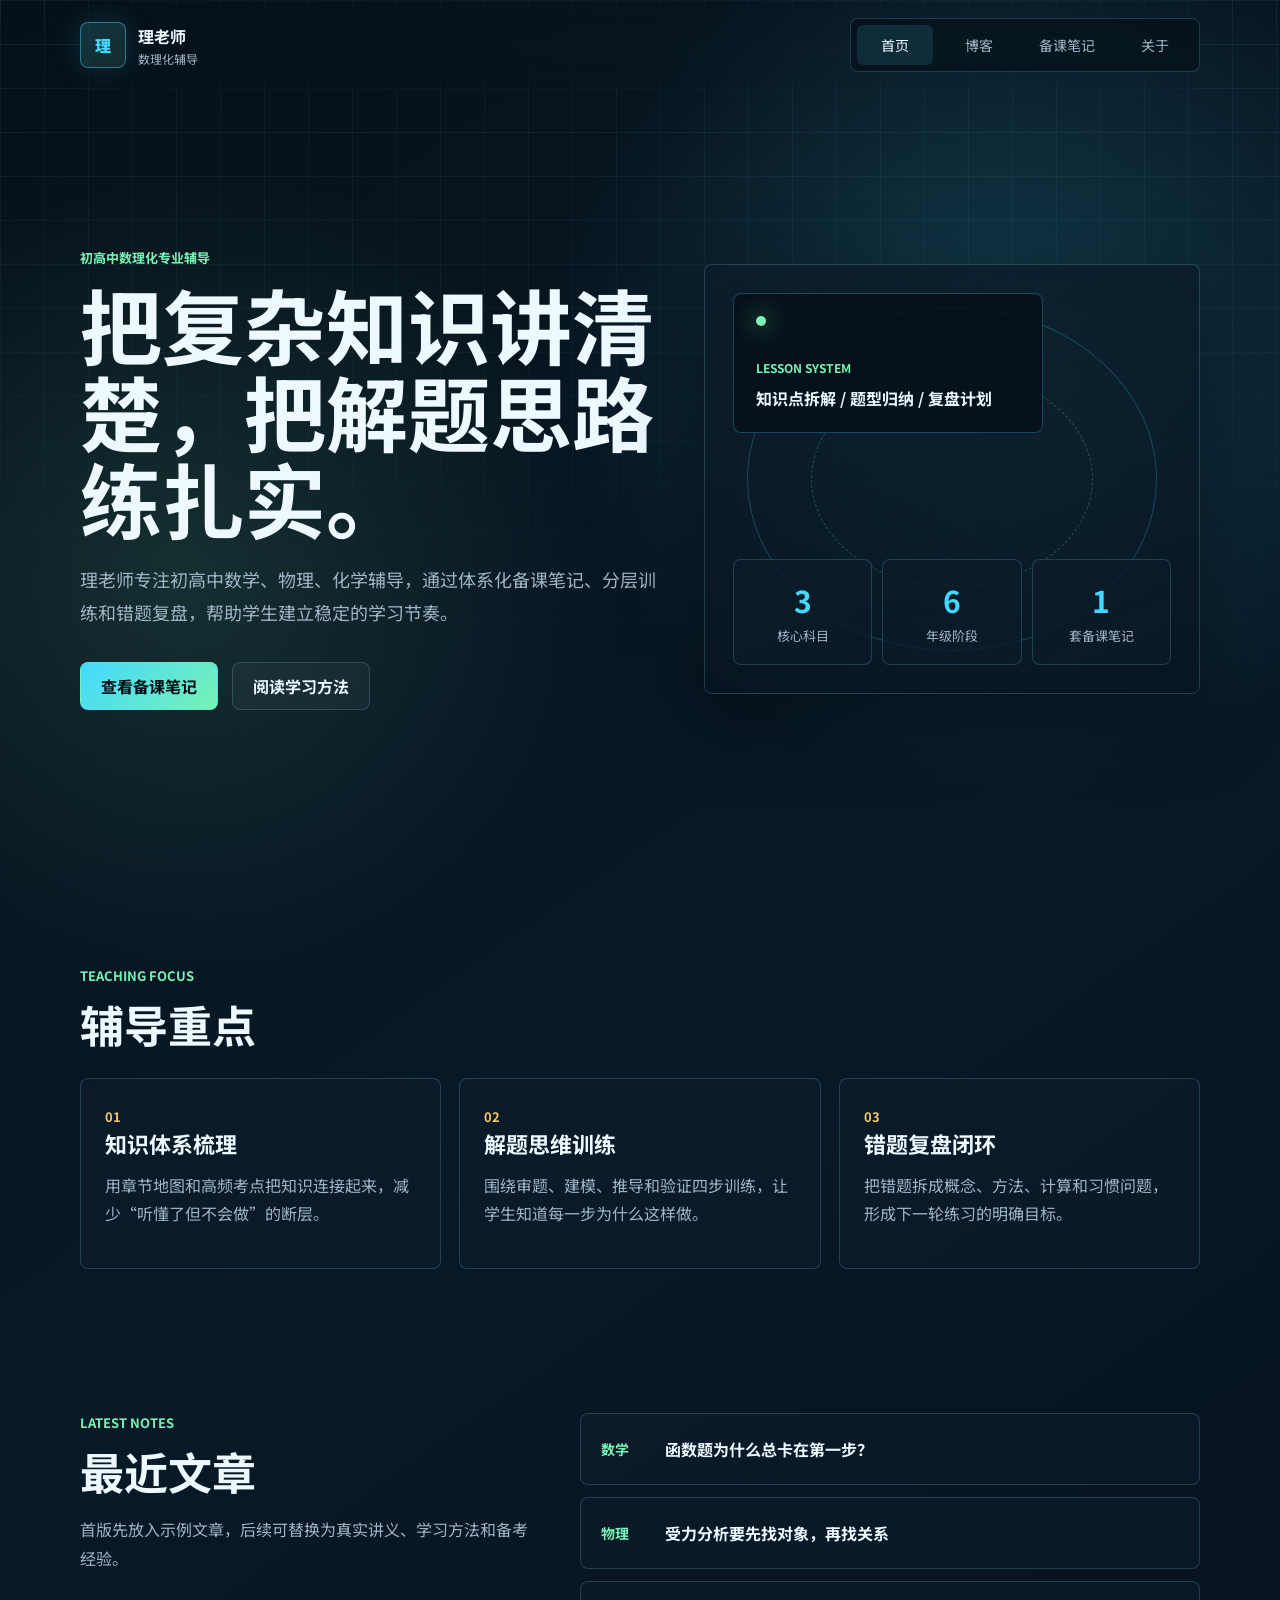
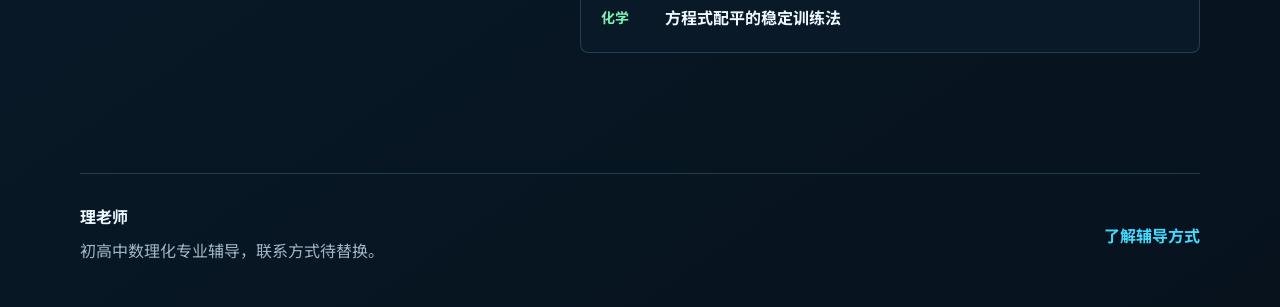
==== index.html @ 70233fdd "move pages to root Commit to master Push origin" ====
<!DOCTYPE html>
<html lang="zh-CN">
<head>
  <meta charset="UTF-8">
  <meta name="viewport" content="width=device-width, initial-scale=1.0">
  <meta name="description" content="理老师，初高中数理化专业辅导老师，专注知识体系梳理、解题思维训练与备考规划。">
  <title>理老师 | 初高中数理化专业辅导</title>
  <link rel="preconnect" href="https://fonts.googleapis.com">
  <link rel="preconnect" href="https://fonts.gstatic.com" crossorigin>
  <link href="https://fonts.googleapis.com/css2?family=Noto+Sans+SC:wght@400;500;700;900&display=swap" rel="stylesheet">
  <link rel="stylesheet" href="styles.css">
</head>
<body>
  <div class="site-shell">
    <header class="site-header">
      <a class="brand" href="index.html" aria-label="理老师首页">
        <span class="brand-mark">理</span>
        <span>
          <strong>理老师</strong>
          <small>数理化辅导</small>
        </span>
      </a>
      <button class="nav-toggle" type="button" aria-expanded="false" aria-label="打开导航">
        <span></span>
        <span></span>
      </button>
      <nav class="site-nav" aria-label="主导航">
        <a class="active" href="index.html">首页</a>
        <a href="blog.html">博客</a>
        <a href="projects.html">备课笔记</a>
        <a href="about.html">关于</a>
      </nav>
    </header>

    <main>
      <section class="hero">
        <div class="hero-copy">
          <p class="eyebrow">初高中数理化专业辅导</p>
          <h1>把复杂知识讲清楚，把解题思路练扎实。</h1>
          <p class="hero-text">理老师专注初高中数学、物理、化学辅导，通过体系化备课笔记、分层训练和错题复盘，帮助学生建立稳定的学习节奏。</p>
          <div class="hero-actions">
            <a class="button primary" href="projects.html">查看备课笔记</a>
            <a class="button ghost" href="blog.html">阅读学习方法</a>
          </div>
        </div>
        <div class="hero-panel" aria-label="教学能力概览">
          <div class="orbit-card">
            <span class="signal-dot"></span>
            <p>LESSON SYSTEM</p>
            <strong>知识点拆解 / 题型归纳 / 复盘计划</strong>
          </div>
          <div class="metric-grid">
            <div>
              <strong>3</strong>
              <span>核心科目</span>
            </div>
            <div>
              <strong>6</strong>
              <span>年级阶段</span>
            </div>
            <div>
              <strong>1</strong>
              <span>套备课笔记</span>
            </div>
          </div>
        </div>
      </section>

      <section class="section">
        <div class="section-heading">
          <p class="eyebrow">Teaching Focus</p>
          <h2>辅导重点</h2>
        </div>
        <div class="feature-grid">
          <article class="feature-card">
            <span>01</span>
            <h3>知识体系梳理</h3>
            <p>用章节地图和高频考点把知识连接起来，减少“听懂了但不会做”的断层。</p>
          </article>
          <article class="feature-card">
            <span>02</span>
            <h3>解题思维训练</h3>
            <p>围绕审题、建模、推导和验证四步训练，让学生知道每一步为什么这样做。</p>
          </article>
          <article class="feature-card">
            <span>03</span>
            <h3>错题复盘闭环</h3>
            <p>把错题拆成概念、方法、计算和习惯问题，形成下一轮练习的明确目标。</p>
          </article>
        </div>
      </section>

      <section class="section split-section">
        <div>
          <p class="eyebrow">Latest Notes</p>
          <h2>最近文章</h2>
          <p class="muted">首版先放入示例文章，后续可替换为真实讲义、学习方法和备考经验。</p>
        </div>
        <div class="article-list compact">
          <a class="article-row" href="blog.html#article-1">
            <span>数学</span>
            <strong>函数题为什么总卡在第一步？</strong>
          </a>
          <a class="article-row" href="blog.html#article-2">
            <span>物理</span>
            <strong>受力分析要先找对象，再找关系</strong>
          </a>
          <a class="article-row" href="blog.html#article-3">
            <span>化学</span>
            <strong>方程式配平的稳定训练法</strong>
          </a>
        </div>
      </section>
    </main>

    <footer class="site-footer">
      <div>
        <strong>理老师</strong>
        <p>初高中数理化专业辅导，联系方式待替换。</p>
      </div>
      <a href="about.html">了解辅导方式</a>
    </footer>
  </div>
  <script src="script.js"></script>
</body>
</html>
---- styles.css ----
:root {
  --bg: #061018;
  --panel: rgba(12, 28, 42, 0.78);
  --panel-strong: rgba(18, 42, 58, 0.92);
  --line: rgba(137, 214, 255, 0.2);
  --text: #edf8ff;
  --muted: #9fb4c5;
  --cyan: #42d9ff;
  --green: #78f2b4;
  --gold: #f2c76e;
  --shadow: 0 24px 80px rgba(0, 0, 0, 0.36);
}

* {
  box-sizing: border-box;
}

html {
  scroll-behavior: smooth;
}

body {
  margin: 0;
  min-height: 100vh;
  font-family: "Noto Sans SC", "Microsoft YaHei", sans-serif;
  color: var(--text);
  background:
    radial-gradient(circle at 78% 18%, rgba(66, 217, 255, 0.18), transparent 28rem),
    radial-gradient(circle at 14% 30%, rgba(120, 242, 180, 0.12), transparent 26rem),
    linear-gradient(145deg, #061018 0%, #081927 54%, #07121d 100%);
}

body::before {
  position: fixed;
  inset: 0;
  z-index: -1;
  content: "";
  background-image:
    linear-gradient(rgba(137, 214, 255, 0.08) 1px, transparent 1px),
    linear-gradient(90deg, rgba(137, 214, 255, 0.08) 1px, transparent 1px);
  background-size: 44px 44px;
  mask-image: linear-gradient(to bottom, black, transparent 82%);
}

a {
  color: inherit;
  text-decoration: none;
}

.site-shell {
  width: min(1120px, calc(100% - 32px));
  margin: 0 auto;
}

.site-header {
  position: sticky;
  top: 0;
  z-index: 10;
  display: flex;
  align-items: center;
  justify-content: space-between;
  padding: 18px 0;
  backdrop-filter: blur(18px);
}

.brand {
  display: inline-flex;
  align-items: center;
  gap: 12px;
}

.brand-mark,
.profile-mark {
  display: grid;
  place-items: center;
  width: 46px;
  height: 46px;
  border: 1px solid rgba(66, 217, 255, 0.45);
  border-radius: 8px;
  color: var(--cyan);
  background: linear-gradient(145deg, rgba(66, 217, 255, 0.18), rgba(120, 242, 180, 0.12));
  box-shadow: 0 0 30px rgba(66, 217, 255, 0.16);
  font-weight: 900;
}

.brand strong,
.brand small {
  display: block;
}

.brand small {
  margin-top: 2px;
  color: var(--muted);
  font-size: 12px;
}

.site-nav {
  display: flex;
  gap: 8px;
  padding: 6px;
  border: 1px solid var(--line);
  border-radius: 8px;
  background: rgba(6, 16, 24, 0.66);
}

.site-nav a {
  min-width: 76px;
  padding: 10px 14px;
  border-radius: 6px;
  color: var(--muted);
  font-size: 14px;
  text-align: center;
  transition: 0.2s ease;
}

.site-nav a:hover,
.site-nav a.active {
  color: var(--text);
  background: rgba(66, 217, 255, 0.12);
}

.nav-toggle {
  display: none;
  width: 44px;
  height: 44px;
  border: 1px solid var(--line);
  border-radius: 8px;
  background: rgba(6, 16, 24, 0.66);
}

.nav-toggle span {
  display: block;
  width: 20px;
  height: 2px;
  margin: 5px auto;
  background: var(--text);
}

.hero,
.page-hero,
.about-hero {
  min-height: calc(100vh - 96px);
  display: grid;
  align-items: center;
  gap: 42px;
  padding: 54px 0 80px;
}

.hero {
  grid-template-columns: minmax(0, 1.08fr) minmax(320px, 0.92fr);
}

.page-hero {
  min-height: 420px;
  max-width: 760px;
}

.about-hero {
  grid-template-columns: 150px minmax(0, 1fr);
  min-height: 430px;
}

.project-hero {
  max-width: 820px;
}

.eyebrow {
  margin: 0 0 14px;
  color: var(--green);
  font-size: 13px;
  font-weight: 700;
  letter-spacing: 0;
  text-transform: uppercase;
}

h1,
h2,
h3,
p {
  margin-top: 0;
}

h1 {
  max-width: 760px;
  margin-bottom: 22px;
  font-size: clamp(42px, 7vw, 82px);
  line-height: 1.06;
  letter-spacing: 0;
}

.page-hero h1,
.about-hero h1 {
  font-size: clamp(38px, 6vw, 68px);
}

h2 {
  margin-bottom: 18px;
  font-size: clamp(28px, 4vw, 44px);
  line-height: 1.15;
}

h3 {
  margin-bottom: 12px;
  font-size: 22px;
}

.hero-text,
.page-hero p,
.about-hero p,
.muted,
.feature-card p,
.article-card p,
.timeline p,
.text-panel p,
.site-footer p {
  color: var(--muted);
  line-height: 1.8;
}

.hero-text {
  max-width: 660px;
  font-size: 18px;
}

.hero-actions {
  display: flex;
  flex-wrap: wrap;
  gap: 14px;
  margin-top: 34px;
}

.button {
  display: inline-flex;
  align-items: center;
  justify-content: center;
  min-height: 48px;
  padding: 0 20px;
  border: 1px solid var(--line);
  border-radius: 8px;
  font-weight: 700;
  transition: transform 0.2s ease, border-color 0.2s ease, background 0.2s ease;
}

.button:hover,
.article-card:hover,
.feature-card:hover,
.contact-card:hover {
  transform: translateY(-3px);
}

.button.primary {
  border-color: transparent;
  color: #031018;
  background: linear-gradient(135deg, var(--cyan), var(--green));
}

.button.ghost {
  background: rgba(255, 255, 255, 0.04);
}

.hero-panel {
  position: relative;
  min-height: 430px;
  padding: 28px;
  border: 1px solid var(--line);
  border-radius: 8px;
  overflow: hidden;
  background: linear-gradient(160deg, rgba(12, 28, 42, 0.86), rgba(6, 16, 24, 0.54));
  box-shadow: var(--shadow);
}

.hero-panel::before {
  position: absolute;
  inset: 42px;
  content: "";
  border: 1px solid rgba(66, 217, 255, 0.24);
  border-radius: 50%;
  animation: rotate-slow 18s linear infinite;
}

.hero-panel::after {
  position: absolute;
  inset: 106px;
  content: "";
  border: 1px dashed rgba(120, 242, 180, 0.28);
  border-radius: 50%;
  animation: rotate-slow 24s linear infinite reverse;
}

.orbit-card {
  position: relative;
  z-index: 1;
  max-width: 310px;
  padding: 22px;
  border: 1px solid rgba(66, 217, 255, 0.28);
  border-radius: 8px;
  background: rgba(6, 16, 24, 0.84);
}

.orbit-card p {
  margin-bottom: 10px;
  color: var(--green);
  font-size: 12px;
  font-weight: 700;
}

.signal-dot {
  display: inline-block;
  width: 10px;
  height: 10px;
  margin-bottom: 28px;
  border-radius: 50%;
  background: var(--green);
  box-shadow: 0 0 24px var(--green);
}

.metric-grid {
  position: absolute;
  right: 28px;
  bottom: 28px;
  z-index: 1;
  display: grid;
  grid-template-columns: repeat(3, 1fr);
  gap: 10px;
  width: calc(100% - 56px);
}

.metric-grid div,
.feature-card,
.article-card,
.contact-card,
.text-panel,
.timeline div {
  border: 1px solid var(--line);
  border-radius: 8px;
  background: var(--panel);
}

.metric-grid div {
  padding: 18px 12px;
  text-align: center;
}

.metric-grid strong {
  display: block;
  color: var(--cyan);
  font-size: 30px;
}

.metric-grid span {
  color: var(--muted);
  font-size: 13px;
}

.section {
  padding: 72px 0;
}

.section-heading {
  max-width: 640px;
  margin-bottom: 28px;
}

.feature-grid,
.article-grid,
.contact-grid {
  display: grid;
  grid-template-columns: repeat(3, 1fr);
  gap: 18px;
}

.feature-card,
.article-card,
.contact-card {
  padding: 24px;
  transition: transform 0.2s ease, border-color 0.2s ease;
}

.feature-card span,
.article-meta span,
.contact-card span,
.timeline span {
  color: var(--gold);
  font-size: 13px;
  font-weight: 700;
}

.split-section {
  display: grid;
  grid-template-columns: 0.85fr 1.15fr;
  gap: 42px;
  align-items: start;
}

.article-list {
  display: grid;
  gap: 12px;
}

.article-row {
  display: flex;
  align-items: center;
  gap: 16px;
  min-height: 72px;
  padding: 18px 20px;
  border: 1px solid var(--line);
  border-radius: 8px;
  background: var(--panel);
}

.article-row span {
  flex: 0 0 auto;
  min-width: 48px;
  color: var(--green);
  font-size: 14px;
  font-weight: 700;
}

.article-card {
  min-height: 280px;
  display: flex;
  flex-direction: column;
}

.article-meta {
  display: flex;
  justify-content: space-between;
  gap: 16px;
  margin-bottom: 28px;
  color: var(--muted);
  font-size: 13px;
}

.article-card h2 {
  font-size: 26px;
}

.article-card a {
  margin-top: auto;
  color: var(--cyan);
  font-weight: 700;
}

.timeline {
  display: grid;
  gap: 14px;
}

.timeline div {
  padding: 22px;
}

.timeline strong {
  display: block;
  margin: 8px 0;
  font-size: 20px;
}

.profile-mark {
  width: 120px;
  height: 120px;
  font-size: 56px;
}

.text-panel {
  padding: 28px;
}

.contact-grid {
  grid-template-columns: repeat(3, minmax(0, 1fr));
}

.contact-card strong {
  display: block;
  margin-top: 12px;
  line-height: 1.5;
}

.site-footer {
  display: flex;
  align-items: center;
  justify-content: space-between;
  gap: 20px;
  margin-top: 48px;
  padding: 30px 0 42px;
  border-top: 1px solid var(--line);
}

.site-footer p {
  margin: 8px 0 0;
}

.site-footer a {
  color: var(--cyan);
  font-weight: 700;
}

@keyframes rotate-slow {
  to {
    transform: rotate(360deg);
  }
}

@media (max-width: 860px) {
  .site-shell {
    width: min(100% - 24px, 720px);
  }

  .nav-toggle {
    display: block;
  }

  .site-nav {
    position: absolute;
    top: 76px;
    right: 0;
    left: 0;
    display: none;
    grid-template-columns: 1fr;
    padding: 10px;
  }

  .site-nav.open {
    display: grid;
  }

  .site-nav a {
    min-width: 0;
  }

  .hero,
  .split-section,
  .about-hero {
    grid-template-columns: 1fr;
  }

  .hero,
  .page-hero,
  .about-hero {
    min-height: auto;
    padding: 42px 0 60px;
  }

  .hero-panel {
    min-height: 360px;
  }

  .feature-grid,
  .article-grid,
  .contact-grid {
    grid-template-columns: 1fr;
  }

  .profile-mark {
    width: 96px;
    height: 96px;
    font-size: 44px;
  }
}

@media (max-width: 520px) {
  h1 {
    font-size: 40px;
  }

  .brand small {
    display: none;
  }

  .hero-actions,
  .site-footer {
    align-items: stretch;
    flex-direction: column;
  }

  .metric-grid {
    grid-template-columns: 1fr;
  }

  .hero-panel {
    min-height: 460px;
  }

  .article-row {
    align-items: flex-start;
    flex-direction: column;
  }
}
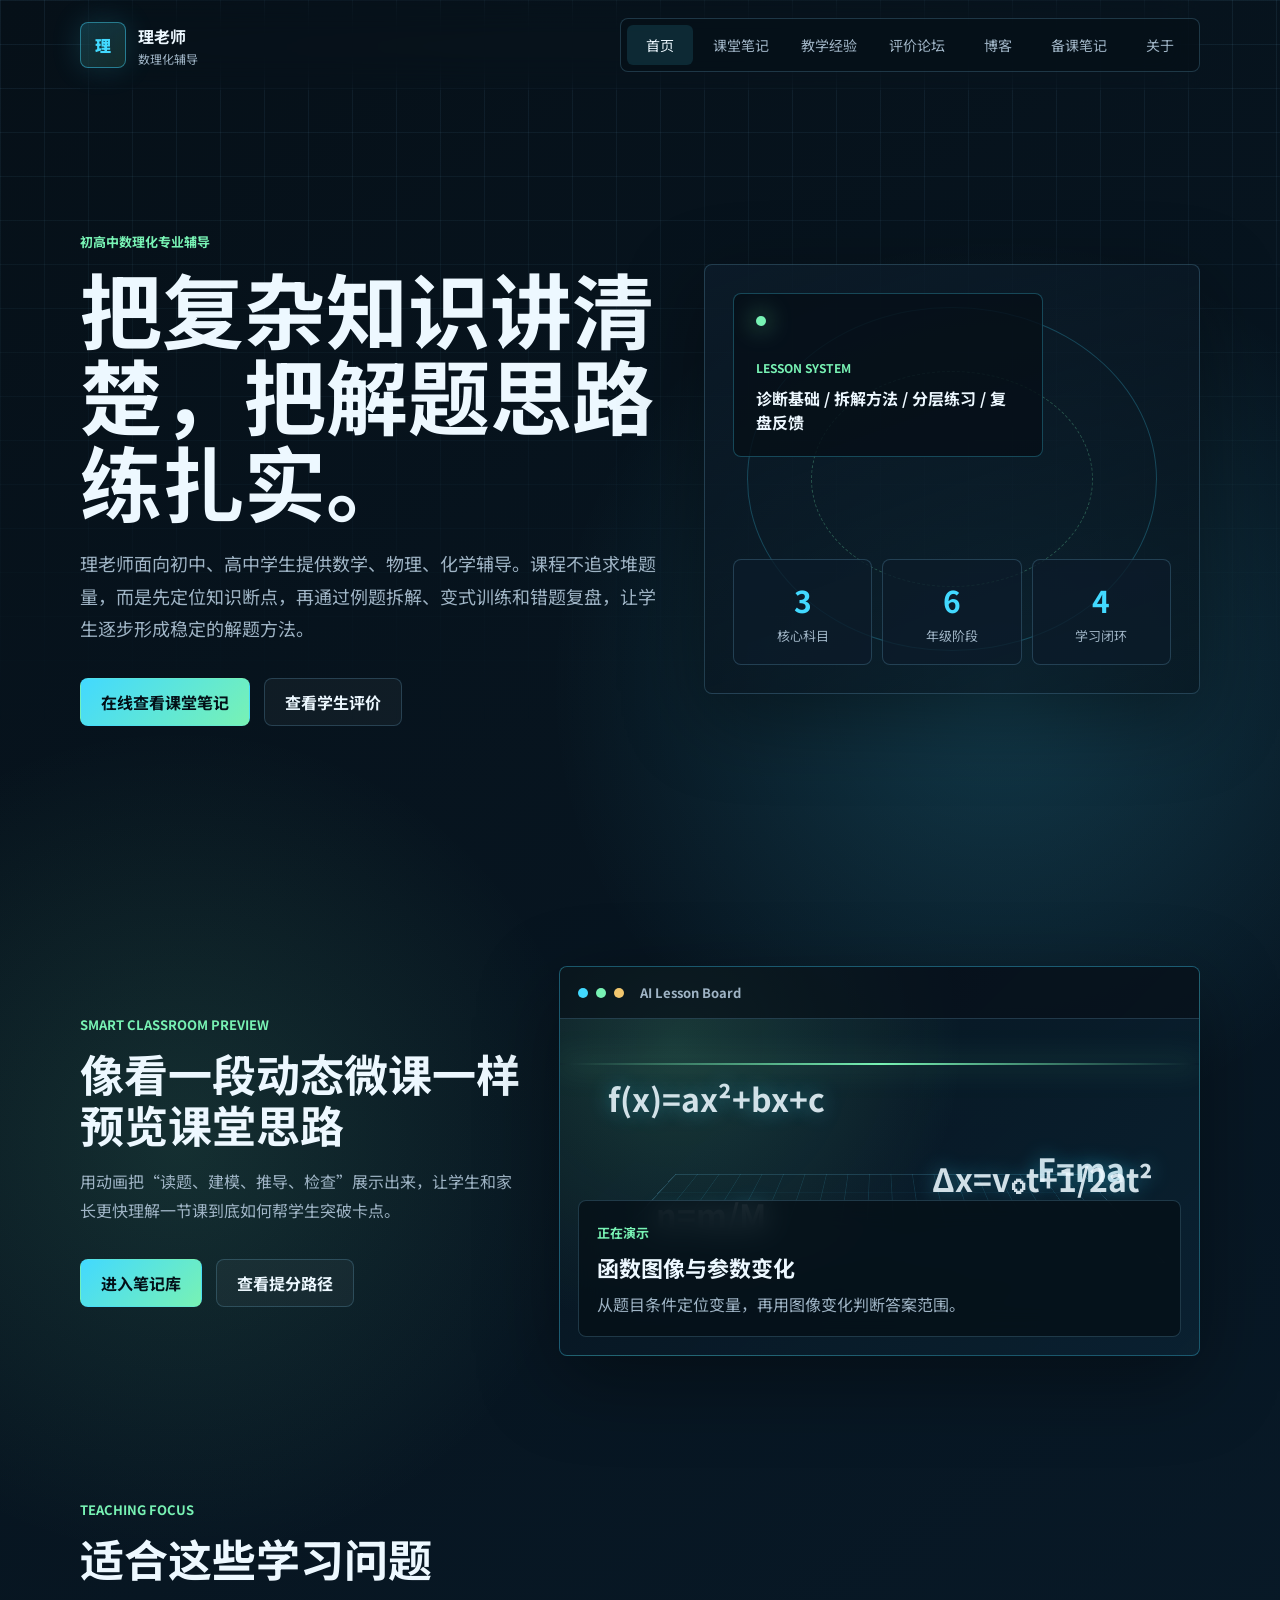
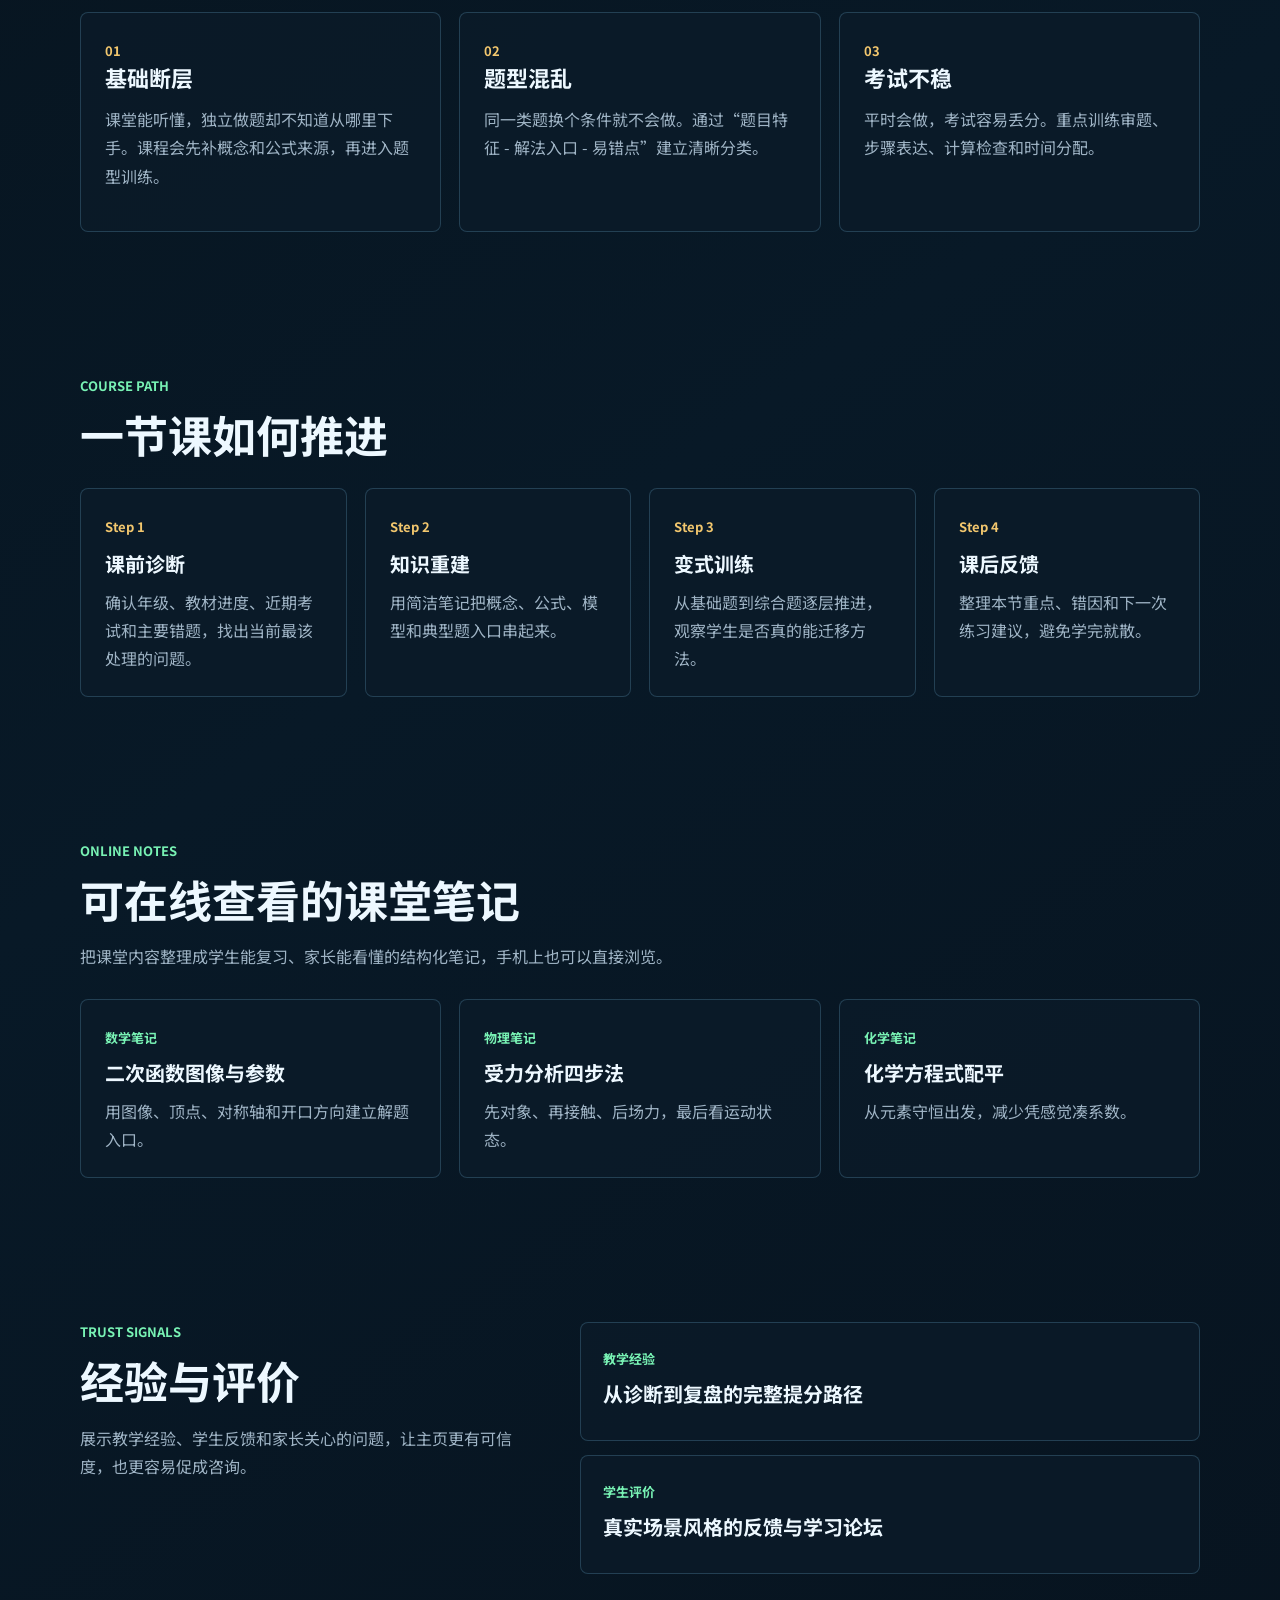
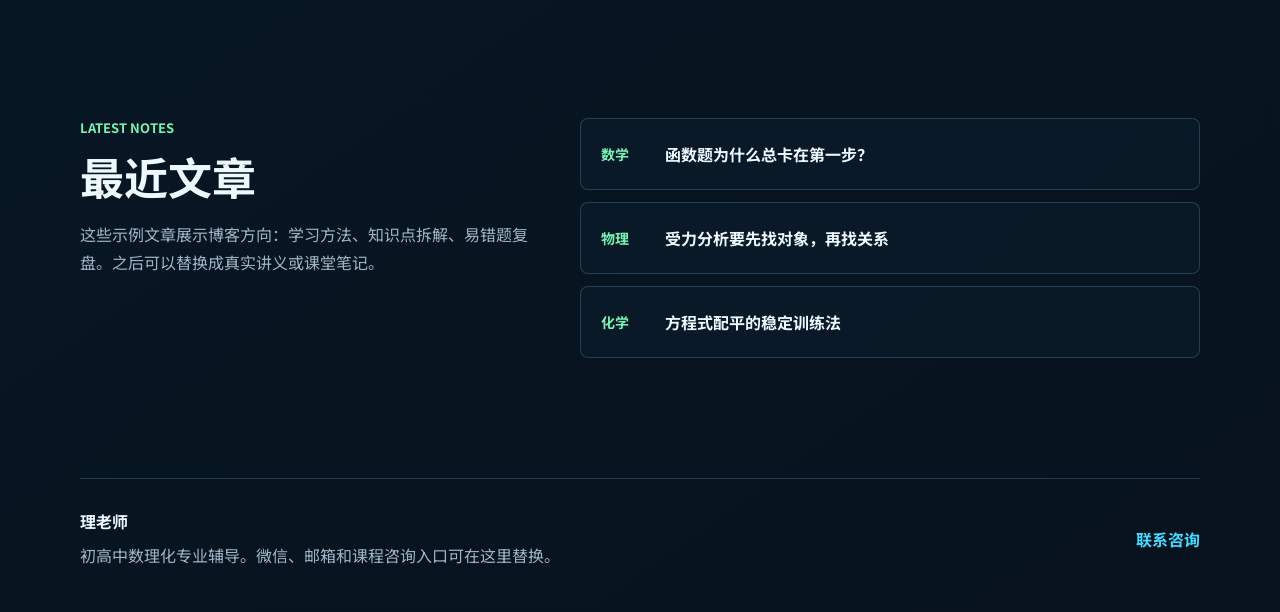
==== commit be6f4976: "更新网页内容" ====
--- a/index.html
+++ b/index.html
@@ -3,7 +3,7 @@
 <head>
   <meta charset="UTF-8">
   <meta name="viewport" content="width=device-width, initial-scale=1.0">
-  <meta name="description" content="理老师，初高中数理化专业辅导老师，专注知识体系梳理、解题思维训练与备考规划。">
+  <meta name="description" content="理老师，初高中数理化专业辅导老师，专注知识体系梳理、解题思维训练与备考复盘。">
   <title>理老师 | 初高中数理化专业辅导</title>
   <link rel="preconnect" href="https://fonts.googleapis.com">
   <link rel="preconnect" href="https://fonts.gstatic.com" crossorigin>
@@ -26,6 +26,9 @@
       </button>
       <nav class="site-nav" aria-label="主导航">
         <a class="active" href="index.html">首页</a>
+        <a href="notes.html">课堂笔记</a>
+        <a href="experience.html">教学经验</a>
+        <a href="community.html">评价论坛</a>
         <a href="blog.html">博客</a>
         <a href="projects.html">备课笔记</a>
         <a href="about.html">关于</a>
@@ -37,17 +40,17 @@
         <div class="hero-copy">
           <p class="eyebrow">初高中数理化专业辅导</p>
           <h1>把复杂知识讲清楚，把解题思路练扎实。</h1>
-          <p class="hero-text">理老师专注初高中数学、物理、化学辅导，通过体系化备课笔记、分层训练和错题复盘，帮助学生建立稳定的学习节奏。</p>
+          <p class="hero-text">理老师面向初中、高中学生提供数学、物理、化学辅导。课程不追求堆题量，而是先定位知识断点，再通过例题拆解、变式训练和错题复盘，让学生逐步形成稳定的解题方法。</p>
           <div class="hero-actions">
-            <a class="button primary" href="projects.html">查看备课笔记</a>
-            <a class="button ghost" href="blog.html">阅读学习方法</a>
+            <a class="button primary" href="notes.html">在线查看课堂笔记</a>
+            <a class="button ghost" href="community.html">查看学生评价</a>
           </div>
         </div>
         <div class="hero-panel" aria-label="教学能力概览">
           <div class="orbit-card">
             <span class="signal-dot"></span>
             <p>LESSON SYSTEM</p>
-            <strong>知识点拆解 / 题型归纳 / 复盘计划</strong>
+            <strong>诊断基础 / 拆解方法 / 分层练习 / 复盘反馈</strong>
           </div>
           <div class="metric-grid">
             <div>
@@ -59,9 +62,41 @@
               <span>年级阶段</span>
             </div>
             <div>
-              <strong>1</strong>
-              <span>套备课笔记</span>
+              <strong>4</strong>
+              <span>学习闭环</span>
             </div>
+          </div>
+        </div>
+      </section>
+
+      <section class="section cinema-section">
+        <div>
+          <p class="eyebrow">Smart Classroom Preview</p>
+          <h2>像看一段动态微课一样预览课堂思路</h2>
+          <p class="muted">用动画把“读题、建模、推导、检查”展示出来，让学生和家长更快理解一节课到底如何帮学生突破卡点。</p>
+          <div class="hero-actions">
+            <a class="button primary" href="notes.html">进入笔记库</a>
+            <a class="button ghost" href="experience.html">查看提分路径</a>
+          </div>
+        </div>
+        <div class="lesson-video" aria-label="动态课堂预览">
+          <div class="video-topbar">
+            <span></span>
+            <span></span>
+            <span></span>
+            <strong>AI Lesson Board</strong>
+          </div>
+          <div class="formula-stream">
+            <b>f(x)=ax²+bx+c</b>
+            <b>F=ma</b>
+            <b>n=m/M</b>
+            <b>Δx=v₀t+1/2at²</b>
+          </div>
+          <div class="scan-line"></div>
+          <div class="video-caption">
+            <span>正在演示</span>
+            <strong>函数图像与参数变化</strong>
+            <p>从题目条件定位变量，再用图像变化判断答案范围。</p>
           </div>
         </div>
       </section>
@@ -69,24 +104,96 @@
       <section class="section">
         <div class="section-heading">
           <p class="eyebrow">Teaching Focus</p>
-          <h2>辅导重点</h2>
+          <h2>适合这些学习问题</h2>
         </div>
         <div class="feature-grid">
           <article class="feature-card">
             <span>01</span>
-            <h3>知识体系梳理</h3>
-            <p>用章节地图和高频考点把知识连接起来，减少“听懂了但不会做”的断层。</p>
+            <h3>基础断层</h3>
+            <p>课堂能听懂，独立做题却不知道从哪里下手。课程会先补概念和公式来源，再进入题型训练。</p>
           </article>
           <article class="feature-card">
             <span>02</span>
-            <h3>解题思维训练</h3>
-            <p>围绕审题、建模、推导和验证四步训练，让学生知道每一步为什么这样做。</p>
+            <h3>题型混乱</h3>
+            <p>同一类题换个条件就不会做。通过“题目特征 - 解法入口 - 易错点”建立清晰分类。</p>
           </article>
           <article class="feature-card">
             <span>03</span>
-            <h3>错题复盘闭环</h3>
-            <p>把错题拆成概念、方法、计算和习惯问题，形成下一轮练习的明确目标。</p>
+            <h3>考试不稳</h3>
+            <p>平时会做，考试容易丢分。重点训练审题、步骤表达、计算检查和时间分配。</p>
           </article>
+        </div>
+      </section>
+
+      <section class="section">
+        <div class="section-heading">
+          <p class="eyebrow">Course Path</p>
+          <h2>一节课如何推进</h2>
+        </div>
+        <div class="process-grid">
+          <div class="process-card">
+            <span>Step 1</span>
+            <strong>课前诊断</strong>
+            <p>确认年级、教材进度、近期考试和主要错题，找出当前最该处理的问题。</p>
+          </div>
+          <div class="process-card">
+            <span>Step 2</span>
+            <strong>知识重建</strong>
+            <p>用简洁笔记把概念、公式、模型和典型题入口串起来。</p>
+          </div>
+          <div class="process-card">
+            <span>Step 3</span>
+            <strong>变式训练</strong>
+            <p>从基础题到综合题逐层推进，观察学生是否真的能迁移方法。</p>
+          </div>
+          <div class="process-card">
+            <span>Step 4</span>
+            <strong>课后反馈</strong>
+            <p>整理本节重点、错因和下一次练习建议，避免学完就散。</p>
+          </div>
+        </div>
+      </section>
+
+      <section class="section">
+        <div class="section-heading">
+          <p class="eyebrow">Online Notes</p>
+          <h2>可在线查看的课堂笔记</h2>
+          <p class="muted">把课堂内容整理成学生能复习、家长能看懂的结构化笔记，手机上也可以直接浏览。</p>
+        </div>
+        <div class="note-preview-grid">
+          <a class="note-preview-card" href="notes.html#math-note">
+            <span>数学笔记</span>
+            <strong>二次函数图像与参数</strong>
+            <p>用图像、顶点、对称轴和开口方向建立解题入口。</p>
+          </a>
+          <a class="note-preview-card" href="notes.html#physics-note">
+            <span>物理笔记</span>
+            <strong>受力分析四步法</strong>
+            <p>先对象、再接触、后场力，最后看运动状态。</p>
+          </a>
+          <a class="note-preview-card" href="notes.html#chemistry-note">
+            <span>化学笔记</span>
+            <strong>化学方程式配平</strong>
+            <p>从元素守恒出发，减少凭感觉凑系数。</p>
+          </a>
+        </div>
+      </section>
+
+      <section class="section split-section">
+        <div>
+          <p class="eyebrow">Trust Signals</p>
+          <h2>经验与评价</h2>
+          <p class="muted">展示教学经验、学生反馈和家长关心的问题，让主页更有可信度，也更容易促成咨询。</p>
+        </div>
+        <div class="trust-grid">
+          <a href="experience.html">
+            <span>教学经验</span>
+            <strong>从诊断到复盘的完整提分路径</strong>
+          </a>
+          <a href="community.html">
+            <span>学生评价</span>
+            <strong>真实场景风格的反馈与学习论坛</strong>
+          </a>
         </div>
       </section>
 
@@ -94,7 +201,7 @@
         <div>
           <p class="eyebrow">Latest Notes</p>
           <h2>最近文章</h2>
-          <p class="muted">首版先放入示例文章，后续可替换为真实讲义、学习方法和备考经验。</p>
+          <p class="muted">这些示例文章展示博客方向：学习方法、知识点拆解、易错题复盘。之后可以替换成真实讲义或课堂笔记。</p>
         </div>
         <div class="article-list compact">
           <a class="article-row" href="blog.html#article-1">
@@ -116,9 +223,9 @@
     <footer class="site-footer">
       <div>
         <strong>理老师</strong>
-        <p>初高中数理化专业辅导，联系方式待替换。</p>
+        <p>初高中数理化专业辅导。微信、邮箱和课程咨询入口可在这里替换。</p>
       </div>
-      <a href="about.html">了解辅导方式</a>
+      <a href="about.html">联系咨询</a>
     </footer>
   </div>
   <script src="script.js"></script>
--- a/styles.css
+++ b/styles.css
@@ -104,8 +104,8 @@
 }
 
 .site-nav a {
-  min-width: 76px;
-  padding: 10px 14px;
+  min-width: 66px;
+  padding: 10px 12px;
   border-radius: 6px;
   color: var(--muted);
   font-size: 14px;
@@ -244,7 +244,10 @@
 .button:hover,
 .article-card:hover,
 .feature-card:hover,
-.contact-card:hover {
+.contact-card:hover,
+.note-preview-card:hover,
+.review-grid article:hover,
+.experience-grid article:hover {
   transform: translateY(-3px);
 }
 
@@ -330,7 +333,10 @@
 .article-card,
 .contact-card,
 .text-panel,
-.timeline div {
+.timeline div,
+.process-card,
+.note-layout div,
+.tag-cloud span {
   border: 1px solid var(--line);
   border-radius: 8px;
   background: var(--panel);
@@ -361,9 +367,166 @@
   margin-bottom: 28px;
 }
 
+.cinema-section {
+  display: grid;
+  grid-template-columns: 0.82fr 1.18fr;
+  gap: 34px;
+  align-items: center;
+}
+
+.lesson-video {
+  position: relative;
+  min-height: 390px;
+  overflow: hidden;
+  border: 1px solid rgba(66, 217, 255, 0.32);
+  border-radius: 8px;
+  background:
+    radial-gradient(circle at 18% 20%, rgba(120, 242, 180, 0.16), transparent 18rem),
+    linear-gradient(135deg, rgba(7, 20, 31, 0.96), rgba(11, 34, 50, 0.88));
+  box-shadow: var(--shadow);
+}
+
+.lesson-video::before {
+  position: absolute;
+  inset: 62px 34px 92px;
+  content: "";
+  border: 1px solid rgba(137, 214, 255, 0.22);
+  background-image:
+    linear-gradient(rgba(66, 217, 255, 0.12) 1px, transparent 1px),
+    linear-gradient(90deg, rgba(66, 217, 255, 0.12) 1px, transparent 1px);
+  background-size: 30px 30px;
+  transform: perspective(500px) rotateX(58deg);
+  transform-origin: center bottom;
+}
+
+.lesson-video::after {
+  position: absolute;
+  inset: 0;
+  content: "";
+  background: linear-gradient(120deg, transparent 0%, rgba(66, 217, 255, 0.18) 45%, transparent 62%);
+  transform: translateX(-100%);
+  animation: light-sweep 5s ease-in-out infinite;
+}
+
+.video-topbar {
+  position: relative;
+  z-index: 1;
+  display: flex;
+  align-items: center;
+  gap: 8px;
+  padding: 16px 18px;
+  border-bottom: 1px solid var(--line);
+  background: rgba(6, 16, 24, 0.68);
+}
+
+.video-topbar span {
+  width: 10px;
+  height: 10px;
+  border-radius: 50%;
+  background: var(--cyan);
+}
+
+.video-topbar span:nth-child(2) {
+  background: var(--green);
+}
+
+.video-topbar span:nth-child(3) {
+  background: var(--gold);
+}
+
+.video-topbar strong {
+  margin-left: 8px;
+  color: var(--muted);
+  font-size: 13px;
+}
+
+.formula-stream b {
+  position: absolute;
+  z-index: 1;
+  color: rgba(237, 248, 255, 0.88);
+  font-size: clamp(18px, 3vw, 32px);
+  text-shadow: 0 0 20px rgba(66, 217, 255, 0.42);
+  animation: float-formula 7s ease-in-out infinite;
+}
+
+.formula-stream b:nth-child(1) {
+  top: 108px;
+  left: 48px;
+}
+
+.formula-stream b:nth-child(2) {
+  top: 178px;
+  right: 74px;
+  animation-delay: -1.5s;
+}
+
+.formula-stream b:nth-child(3) {
+  bottom: 118px;
+  left: 96px;
+  animation-delay: -3s;
+}
+
+.formula-stream b:nth-child(4) {
+  right: 46px;
+  bottom: 154px;
+  animation-delay: -4.5s;
+}
+
+.scan-line {
+  position: absolute;
+  z-index: 1;
+  left: 0;
+  right: 0;
+  top: 96px;
+  height: 2px;
+  background: linear-gradient(90deg, transparent, var(--green), transparent);
+  box-shadow: 0 0 28px rgba(120, 242, 180, 0.7);
+  animation: scan-board 4.2s ease-in-out infinite;
+}
+
+.video-caption {
+  position: absolute;
+  right: 18px;
+  bottom: 18px;
+  left: 18px;
+  z-index: 2;
+  padding: 18px;
+  border: 1px solid var(--line);
+  border-radius: 8px;
+  background: rgba(6, 16, 24, 0.82);
+  backdrop-filter: blur(14px);
+}
+
+.video-caption span,
+.trust-grid span,
+.note-preview-card span,
+.forum-post span,
+.review-grid .stars,
+.experience-grid span {
+  color: var(--green);
+  font-size: 13px;
+  font-weight: 700;
+}
+
+.video-caption strong {
+  display: block;
+  margin: 8px 0;
+  font-size: 22px;
+}
+
+.video-caption p {
+  margin-bottom: 0;
+  color: var(--muted);
+  line-height: 1.7;
+}
+
 .feature-grid,
 .article-grid,
-.contact-grid {
+.contact-grid,
+.process-grid,
+.note-preview-grid,
+.review-grid,
+.experience-grid {
   display: grid;
   grid-template-columns: repeat(3, 1fr);
   gap: 18px;
@@ -371,18 +534,92 @@
 
 .feature-card,
 .article-card,
-.contact-card {
+.contact-card,
+.process-card,
+.note-preview-card,
+.review-grid article,
+.experience-grid article,
+.forum-post,
+.forum-form,
+.lesson-note,
+.faq-list details {
   padding: 24px;
   transition: transform 0.2s ease, border-color 0.2s ease;
+}
+
+.note-preview-card,
+.review-grid article,
+.experience-grid article,
+.forum-post,
+.forum-form,
+.lesson-note,
+.faq-list details,
+.reader-tabs {
+  border: 1px solid var(--line);
+  border-radius: 8px;
+  background: var(--panel);
 }
 
 .feature-card span,
 .article-meta span,
 .contact-card span,
-.timeline span {
+.timeline span,
+.process-card span,
+.note-layout span {
   color: var(--gold);
   font-size: 13px;
   font-weight: 700;
+}
+
+.process-grid {
+  grid-template-columns: repeat(4, 1fr);
+}
+
+.experience-grid {
+  grid-template-columns: repeat(4, 1fr);
+}
+
+.experience-grid article:nth-child(7) {
+  grid-column: span 2;
+}
+
+.process-card strong {
+  display: block;
+  margin: 12px 0 10px;
+  font-size: 20px;
+}
+
+.process-card p,
+.note-layout p,
+.note-preview-card p,
+.review-grid p,
+.experience-grid p,
+.forum-post p,
+.faq-list p {
+  margin-bottom: 0;
+  color: var(--muted);
+  line-height: 1.75;
+}
+
+.note-preview-card strong,
+.trust-grid strong,
+.experience-grid strong,
+.forum-post strong {
+  display: block;
+  margin: 10px 0;
+  font-size: 20px;
+}
+
+.trust-grid {
+  display: grid;
+  gap: 14px;
+}
+
+.trust-grid a {
+  padding: 22px;
+  border: 1px solid var(--line);
+  border-radius: 8px;
+  background: var(--panel);
 }
 
 .split-section {
@@ -422,6 +659,18 @@
   flex-direction: column;
 }
 
+.article-grid.expanded .article-card {
+  min-height: 430px;
+}
+
+.article-grid.expanded .article-card h2 {
+  min-height: 64px;
+}
+
+.article-grid.expanded .article-card p + p {
+  margin-top: 8px;
+}
+
 .article-meta {
   display: flex;
   justify-content: space-between;
@@ -474,6 +723,174 @@
   display: block;
   margin-top: 12px;
   line-height: 1.5;
+}
+
+.note-reader {
+  display: grid;
+  gap: 18px;
+  padding-bottom: 72px;
+}
+
+.reader-tabs {
+  display: flex;
+  flex-wrap: wrap;
+  gap: 10px;
+  padding: 10px;
+}
+
+.tab-button {
+  min-height: 44px;
+  padding: 0 18px;
+  border: 1px solid transparent;
+  border-radius: 6px;
+  color: var(--muted);
+  background: transparent;
+  font: inherit;
+  font-weight: 700;
+  cursor: pointer;
+}
+
+.tab-button.active,
+.tab-button:hover {
+  color: var(--text);
+  border-color: var(--line);
+  background: rgba(66, 217, 255, 0.12);
+}
+
+.lesson-note {
+  display: none;
+  overflow: hidden;
+  padding: 0;
+}
+
+.lesson-note.active {
+  display: block;
+  animation: note-in 0.35s ease;
+}
+
+.note-header {
+  padding: 30px;
+  border-bottom: 1px solid var(--line);
+  background: linear-gradient(135deg, rgba(66, 217, 255, 0.12), rgba(120, 242, 180, 0.08));
+}
+
+.note-header span {
+  color: var(--green);
+  font-weight: 700;
+}
+
+.note-header h2 {
+  margin: 12px 0;
+}
+
+.note-header p {
+  margin-bottom: 0;
+  color: var(--muted);
+  line-height: 1.8;
+}
+
+.note-body {
+  display: grid;
+  grid-template-columns: repeat(2, 1fr);
+  gap: 1px;
+  background: var(--line);
+}
+
+.note-body section {
+  padding: 26px;
+  background: rgba(6, 16, 24, 0.82);
+}
+
+.note-body h3 {
+  color: var(--cyan);
+}
+
+.note-body p {
+  margin-bottom: 0;
+  color: var(--muted);
+  line-height: 1.8;
+}
+
+.faq-list {
+  display: grid;
+  gap: 14px;
+}
+
+.faq-list summary {
+  cursor: pointer;
+  font-weight: 700;
+}
+
+.faq-list p {
+  margin-top: 12px;
+}
+
+.review-grid article {
+  min-height: 230px;
+}
+
+.review-grid strong {
+  display: block;
+  margin-top: 18px;
+  color: var(--text);
+}
+
+.forum-panel {
+  display: grid;
+  gap: 14px;
+}
+
+.forum-form {
+  display: grid;
+  gap: 12px;
+}
+
+.forum-form label {
+  color: var(--green);
+  font-weight: 700;
+}
+
+.forum-form textarea {
+  width: 100%;
+  resize: vertical;
+  border: 1px solid var(--line);
+  border-radius: 8px;
+  padding: 14px;
+  color: var(--text);
+  background: rgba(6, 16, 24, 0.82);
+  font: inherit;
+  line-height: 1.6;
+}
+
+.forum-form textarea:focus {
+  outline: 2px solid rgba(66, 217, 255, 0.4);
+  outline-offset: 2px;
+}
+
+.tag-cloud {
+  display: flex;
+  flex-wrap: wrap;
+  gap: 12px;
+}
+
+.tag-cloud span {
+  padding: 12px 16px;
+  color: var(--text);
+}
+
+.note-layout {
+  display: grid;
+  grid-template-columns: repeat(4, 1fr);
+  gap: 18px;
+}
+
+.note-layout div {
+  padding: 22px;
+}
+
+.note-layout span {
+  display: block;
+  margin-bottom: 12px;
 }
 
 .site-footer {
@@ -501,6 +918,46 @@
   }
 }
 
+@keyframes light-sweep {
+  0%, 35% {
+    transform: translateX(-100%);
+  }
+  65%, 100% {
+    transform: translateX(100%);
+  }
+}
+
+@keyframes float-formula {
+  0%, 100% {
+    transform: translateY(0) scale(1);
+    opacity: 0.72;
+  }
+  50% {
+    transform: translateY(-16px) scale(1.04);
+    opacity: 1;
+  }
+}
+
+@keyframes scan-board {
+  0%, 100% {
+    top: 86px;
+  }
+  50% {
+    top: 278px;
+  }
+}
+
+@keyframes note-in {
+  from {
+    opacity: 0;
+    transform: translateY(10px);
+  }
+  to {
+    opacity: 1;
+    transform: translateY(0);
+  }
+}
+
 @media (max-width: 860px) {
   .site-shell {
     width: min(100% - 24px, 720px);
@@ -530,7 +987,8 @@
 
   .hero,
   .split-section,
-  .about-hero {
+  .about-hero,
+  .cinema-section {
     grid-template-columns: 1fr;
   }
 
@@ -547,8 +1005,23 @@
 
   .feature-grid,
   .article-grid,
-  .contact-grid {
+  .contact-grid,
+  .process-grid,
+  .note-layout,
+  .note-preview-grid,
+  .review-grid,
+  .experience-grid,
+  .note-body {
     grid-template-columns: 1fr;
+  }
+
+  .experience-grid article:nth-child(7) {
+    grid-column: span 1;
+  }
+
+  .article-grid.expanded .article-card,
+  .article-grid.expanded .article-card h2 {
+    min-height: 0;
   }
 
   .profile-mark {
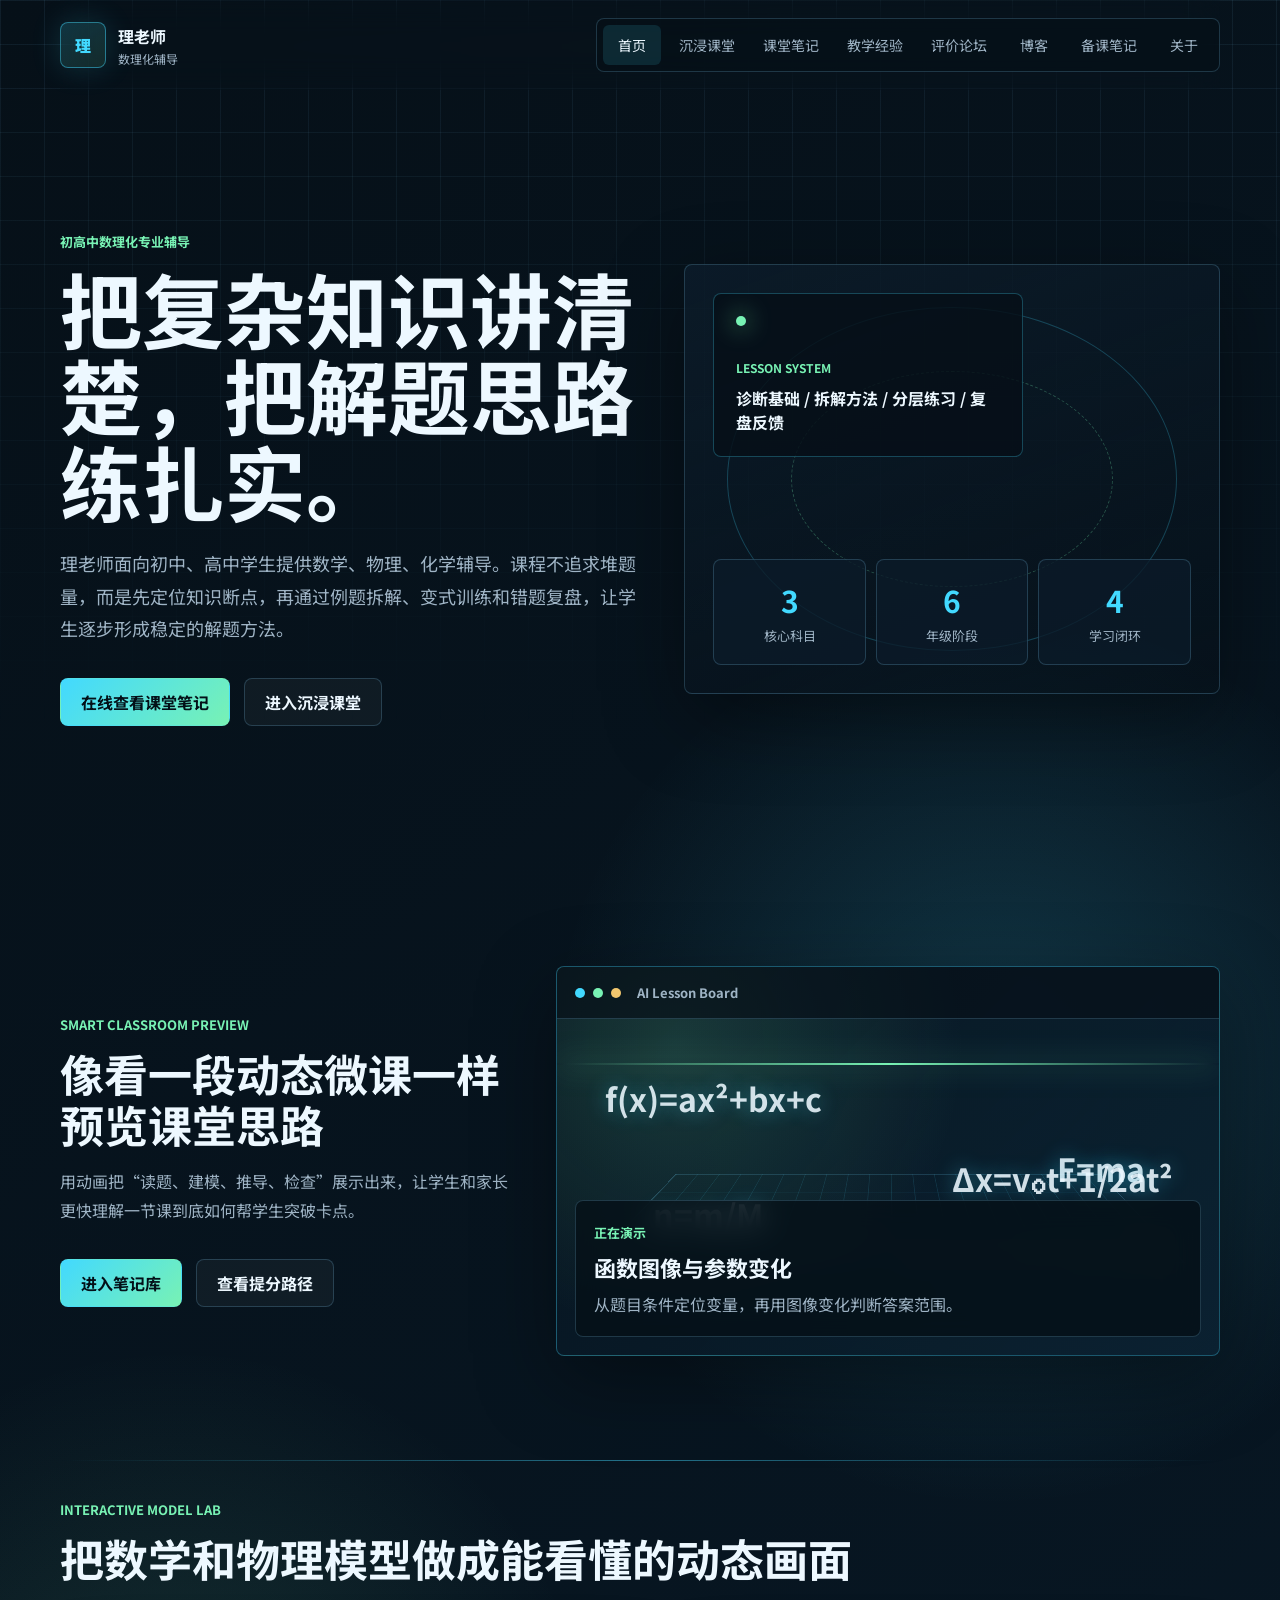
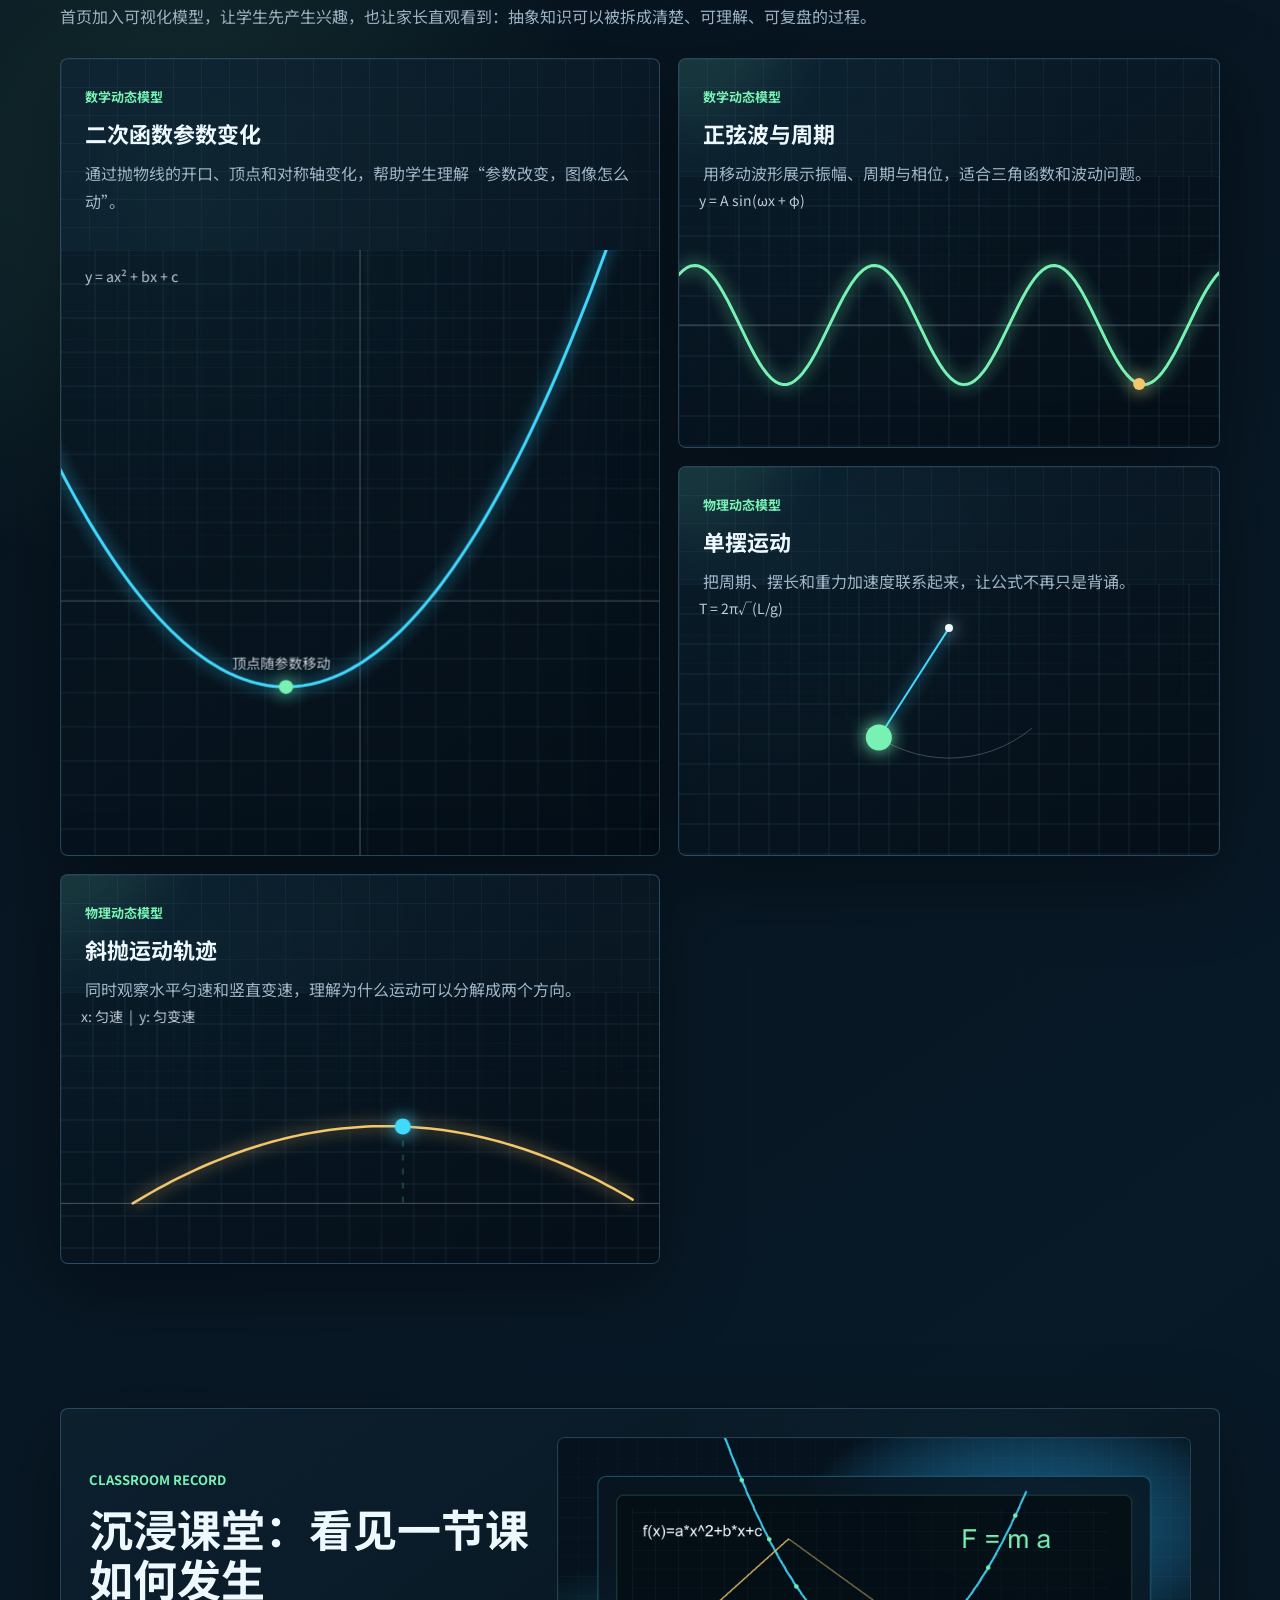
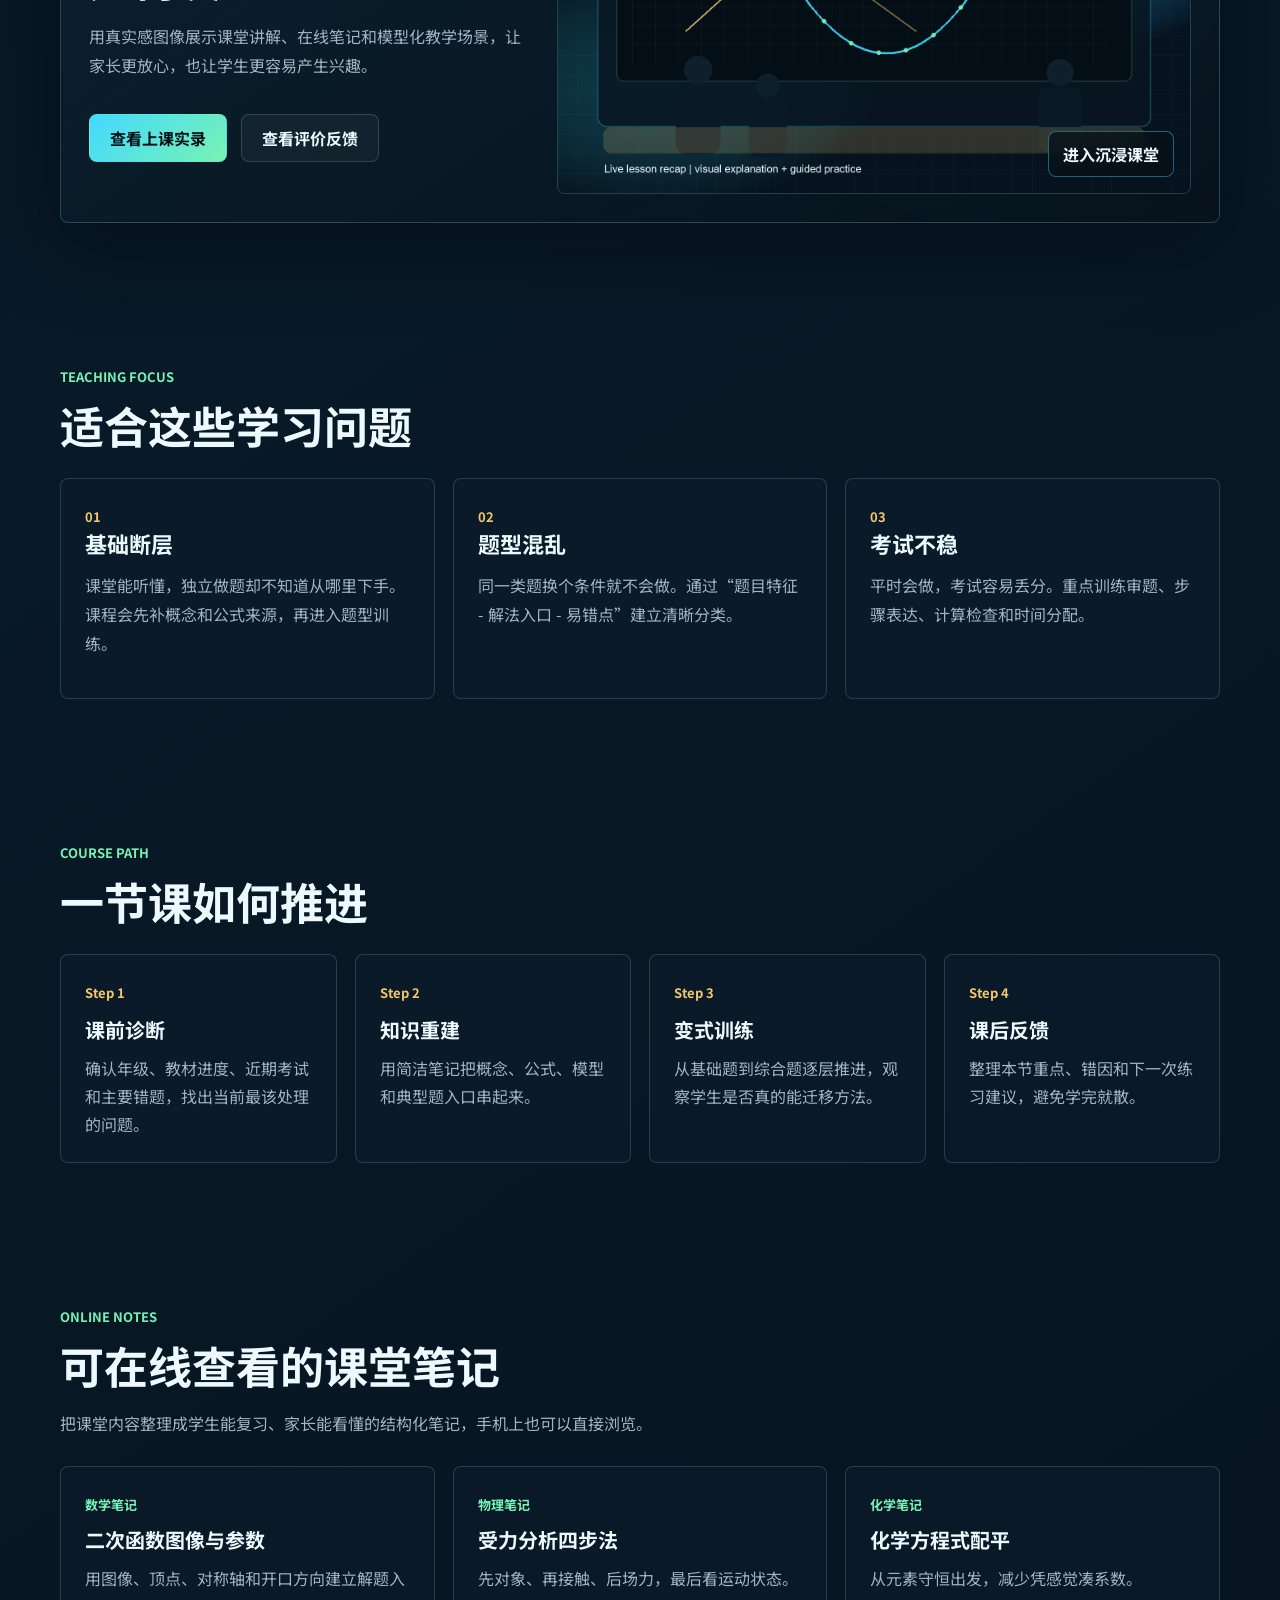
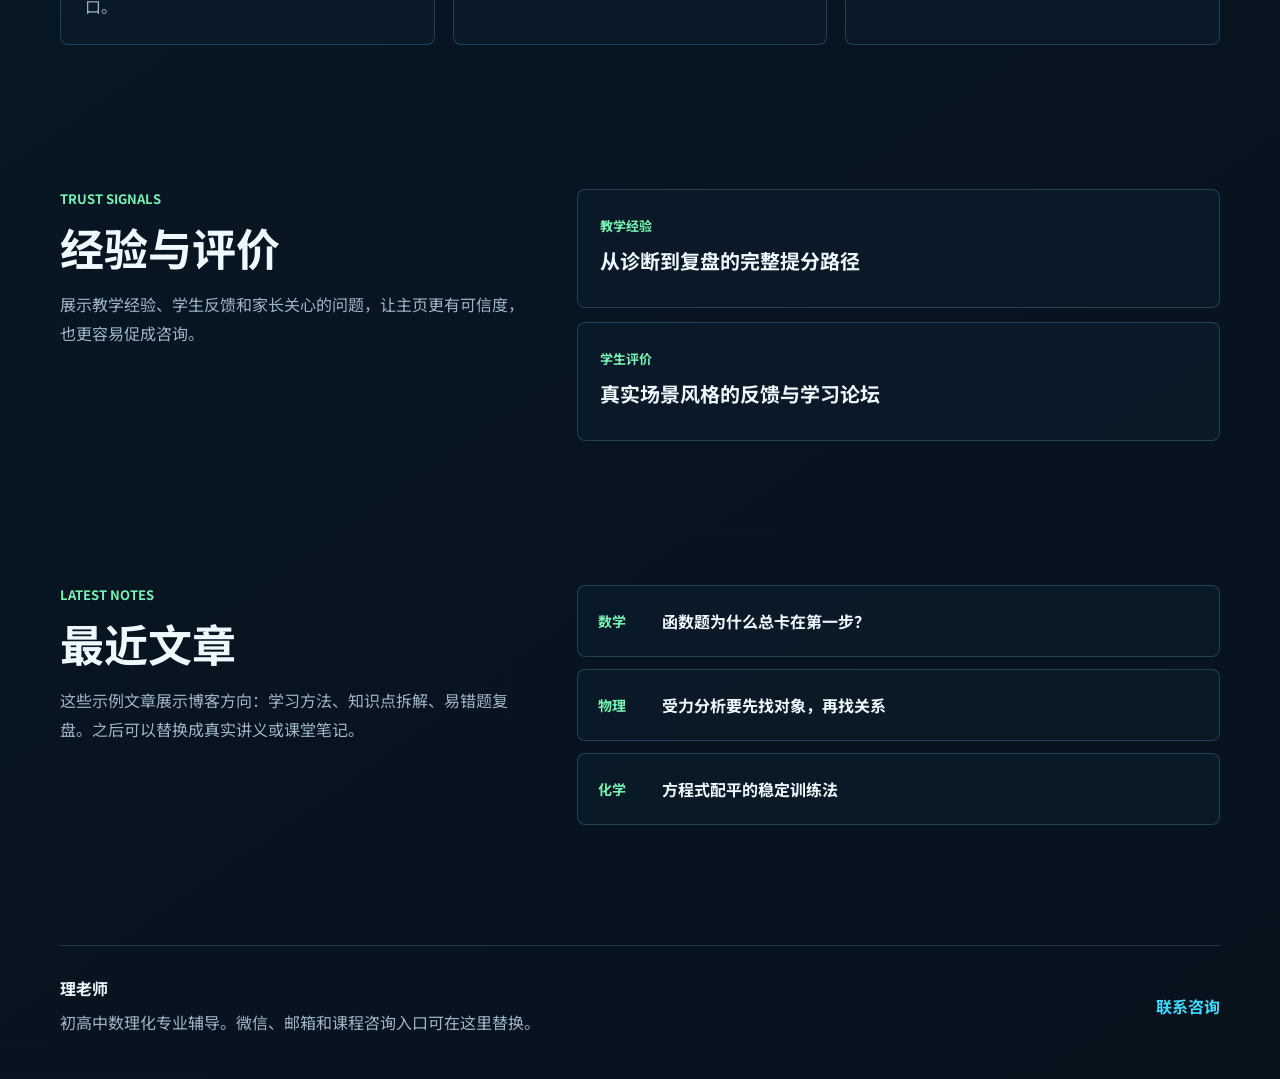
==== commit 59411ae0: "更新" ====
--- a/index.html
+++ b/index.html
@@ -26,6 +26,7 @@
       </button>
       <nav class="site-nav" aria-label="主导航">
         <a class="active" href="index.html">首页</a>
+        <a href="classroom.html">沉浸课堂</a>
         <a href="notes.html">课堂笔记</a>
         <a href="experience.html">教学经验</a>
         <a href="community.html">评价论坛</a>
@@ -43,7 +44,7 @@
           <p class="hero-text">理老师面向初中、高中学生提供数学、物理、化学辅导。课程不追求堆题量，而是先定位知识断点，再通过例题拆解、变式训练和错题复盘，让学生逐步形成稳定的解题方法。</p>
           <div class="hero-actions">
             <a class="button primary" href="notes.html">在线查看课堂笔记</a>
-            <a class="button ghost" href="community.html">查看学生评价</a>
+            <a class="button ghost" href="classroom.html">进入沉浸课堂</a>
           </div>
         </div>
         <div class="hero-panel" aria-label="教学能力概览">
@@ -98,6 +99,66 @@
             <strong>函数图像与参数变化</strong>
             <p>从题目条件定位变量，再用图像变化判断答案范围。</p>
           </div>
+        </div>
+      </section>
+
+      <section class="section model-lab-section">
+        <div class="section-heading wide-heading">
+          <p class="eyebrow">Interactive Model Lab</p>
+          <h2>把数学和物理模型做成能看懂的动态画面</h2>
+          <p class="muted">首页加入可视化模型，让学生先产生兴趣，也让家长直观看到：抽象知识可以被拆成清楚、可理解、可复盘的过程。</p>
+        </div>
+        <div class="model-lab-grid">
+          <article class="model-card featured-model">
+            <div class="model-copy">
+              <span>数学动态模型</span>
+              <h3>二次函数参数变化</h3>
+              <p>通过抛物线的开口、顶点和对称轴变化，帮助学生理解“参数改变，图像怎么动”。</p>
+            </div>
+            <canvas id="parabola-model" class="model-canvas" width="680" height="360" aria-label="二次函数动态模型"></canvas>
+          </article>
+          <article class="model-card">
+            <div class="model-copy">
+              <span>数学动态模型</span>
+              <h3>正弦波与周期</h3>
+              <p>用移动波形展示振幅、周期与相位，适合三角函数和波动问题。</p>
+            </div>
+            <canvas id="wave-model" class="model-canvas" width="520" height="280" aria-label="正弦波动态模型"></canvas>
+          </article>
+          <article class="model-card">
+            <div class="model-copy">
+              <span>物理动态模型</span>
+              <h3>单摆运动</h3>
+              <p>把周期、摆长和重力加速度联系起来，让公式不再只是背诵。</p>
+            </div>
+            <canvas id="pendulum-model" class="model-canvas" width="520" height="280" aria-label="单摆动态模型"></canvas>
+          </article>
+          <article class="model-card wide-model">
+            <div class="model-copy">
+              <span>物理动态模型</span>
+              <h3>斜抛运动轨迹</h3>
+              <p>同时观察水平匀速和竖直变速，理解为什么运动可以分解成两个方向。</p>
+            </div>
+            <canvas id="projectile-model" class="model-canvas" width="680" height="320" aria-label="斜抛运动动态模型"></canvas>
+          </article>
+        </div>
+      </section>
+
+      <section class="section real-class-section">
+        <div class="real-class-hero">
+          <div>
+            <p class="eyebrow">Classroom Record</p>
+            <h2>沉浸课堂：看见一节课如何发生</h2>
+            <p class="muted">用真实感图像展示课堂讲解、在线笔记和模型化教学场景，让家长更放心，也让学生更容易产生兴趣。</p>
+            <div class="hero-actions">
+              <a class="button primary" href="classroom.html">查看上课实录</a>
+              <a class="button ghost" href="community.html">查看评价反馈</a>
+            </div>
+          </div>
+          <a class="real-class-cover" href="classroom.html" aria-label="进入沉浸课堂页面">
+            <img src="assets/classroom-session.png" alt="沉浸课堂讲解场景">
+            <span>进入沉浸课堂</span>
+          </a>
         </div>
       </section>
 
--- a/styles.css
+++ b/styles.css
@@ -22,6 +22,7 @@
 body {
   margin: 0;
   min-height: 100vh;
+  overflow-x: hidden;
   font-family: "Noto Sans SC", "Microsoft YaHei", sans-serif;
   color: var(--text);
   background:
@@ -48,7 +49,7 @@
 }
 
 .site-shell {
-  width: min(1120px, calc(100% - 32px));
+  width: min(1160px, calc(100% - 32px));
   margin: 0 auto;
 }
 
@@ -96,6 +97,8 @@
 
 .site-nav {
   display: flex;
+  flex-wrap: wrap;
+  justify-content: flex-end;
   gap: 8px;
   padding: 6px;
   border: 1px solid var(--line);
@@ -104,8 +107,8 @@
 }
 
 .site-nav a {
-  min-width: 66px;
-  padding: 10px 12px;
+  min-width: 58px;
+  padding: 10px 10px;
   border-radius: 6px;
   color: var(--muted);
   font-size: 14px;
@@ -147,7 +150,7 @@
 }
 
 .hero {
-  grid-template-columns: minmax(0, 1.08fr) minmax(320px, 0.92fr);
+  grid-template-columns: minmax(0, 1fr) minmax(320px, 0.92fr);
 }
 
 .page-hero {
@@ -367,6 +370,10 @@
   margin-bottom: 28px;
 }
 
+.wide-heading {
+  max-width: 820px;
+}
+
 .cinema-section {
   display: grid;
   grid-template-columns: 0.82fr 1.18fr;
@@ -518,6 +525,228 @@
   margin-bottom: 0;
   color: var(--muted);
   line-height: 1.7;
+}
+
+.model-lab-section {
+  position: relative;
+}
+
+.model-lab-section::before {
+  position: absolute;
+  inset: 32px 0 auto;
+  height: 1px;
+  content: "";
+  background: linear-gradient(90deg, transparent, rgba(66, 217, 255, 0.48), transparent);
+}
+
+.model-lab-grid {
+  display: grid;
+  grid-template-columns: minmax(0, 1.05fr) minmax(0, 0.95fr);
+  gap: 18px;
+}
+
+.model-card {
+  position: relative;
+  min-height: 390px;
+  overflow: hidden;
+  border: 1px solid rgba(137, 214, 255, 0.24);
+  border-radius: 8px;
+  background:
+    linear-gradient(145deg, rgba(14, 34, 49, 0.86), rgba(6, 16, 24, 0.78)),
+    radial-gradient(circle at 20% 18%, rgba(66, 217, 255, 0.16), transparent 18rem);
+  box-shadow: var(--shadow);
+  transition: transform 0.22s ease, border-color 0.22s ease;
+}
+
+.model-card:hover {
+  transform: translateY(-4px);
+  border-color: rgba(66, 217, 255, 0.54);
+}
+
+.model-card::before {
+  position: absolute;
+  inset: 0;
+  content: "";
+  background-image:
+    linear-gradient(rgba(137, 214, 255, 0.06) 1px, transparent 1px),
+    linear-gradient(90deg, rgba(137, 214, 255, 0.06) 1px, transparent 1px);
+  background-size: 28px 28px;
+  mask-image: linear-gradient(to bottom, black, transparent 86%);
+}
+
+.model-card::after {
+  position: absolute;
+  inset: -40% auto auto -20%;
+  width: 220px;
+  height: 220px;
+  content: "";
+  border-radius: 50%;
+  background: rgba(120, 242, 180, 0.1);
+  filter: blur(30px);
+  animation: model-glow 7s ease-in-out infinite;
+}
+
+.featured-model {
+  grid-row: span 2;
+  min-height: 600px;
+}
+
+.wide-model {
+  grid-column: span 1;
+}
+
+.model-copy {
+  position: relative;
+  z-index: 2;
+  padding: 24px 24px 0;
+}
+
+.model-copy span {
+  color: var(--green);
+  font-size: 13px;
+  font-weight: 700;
+}
+
+.model-copy h3 {
+  margin: 10px 0 10px;
+}
+
+.model-copy p {
+  max-width: 560px;
+  margin-bottom: 0;
+  color: var(--muted);
+  line-height: 1.75;
+}
+
+.model-canvas {
+  position: absolute;
+  inset: auto 0 0;
+  z-index: 1;
+  width: 100%;
+  height: 70%;
+  display: block;
+}
+
+.featured-model .model-canvas {
+  height: 76%;
+}
+
+.real-class-hero {
+  display: grid;
+  grid-template-columns: 0.82fr 1.18fr;
+  gap: 28px;
+  align-items: center;
+  padding: 28px;
+  border: 1px solid rgba(137, 214, 255, 0.24);
+  border-radius: 8px;
+  background:
+    linear-gradient(145deg, rgba(14, 34, 49, 0.82), rgba(6, 16, 24, 0.72)),
+    radial-gradient(circle at 82% 20%, rgba(66, 217, 255, 0.14), transparent 22rem);
+  box-shadow: var(--shadow);
+}
+
+.real-class-cover {
+  position: relative;
+  display: block;
+  overflow: hidden;
+  border: 1px solid var(--line);
+  border-radius: 8px;
+  aspect-ratio: 16 / 9;
+  background: var(--panel);
+}
+
+.real-class-cover img,
+.classroom-visual img,
+.classroom-gallery img {
+  width: 100%;
+  height: 100%;
+  display: block;
+  object-fit: cover;
+}
+
+.real-class-cover span {
+  position: absolute;
+  right: 16px;
+  bottom: 16px;
+  padding: 10px 14px;
+  border: 1px solid rgba(66, 217, 255, 0.42);
+  border-radius: 8px;
+  color: var(--text);
+  background: rgba(6, 16, 24, 0.76);
+  backdrop-filter: blur(12px);
+  font-weight: 700;
+}
+
+.classroom-hero {
+  min-height: calc(100vh - 96px);
+  display: grid;
+  grid-template-columns: 0.82fr 1.18fr;
+  gap: 34px;
+  align-items: center;
+  padding: 54px 0 80px;
+}
+
+.classroom-copy p {
+  color: var(--muted);
+  line-height: 1.8;
+}
+
+.classroom-visual {
+  position: relative;
+  overflow: hidden;
+  border: 1px solid rgba(66, 217, 255, 0.34);
+  border-radius: 8px;
+  aspect-ratio: 16 / 9;
+  background: var(--panel);
+  box-shadow: var(--shadow);
+}
+
+.classroom-visual::after {
+  position: absolute;
+  inset: 0;
+  content: "";
+  background: linear-gradient(120deg, transparent, rgba(66, 217, 255, 0.16), transparent);
+  transform: translateX(-100%);
+  animation: light-sweep 5s ease-in-out infinite;
+}
+
+.classroom-gallery {
+  display: grid;
+  grid-template-columns: repeat(3, 1fr);
+  gap: 18px;
+}
+
+.classroom-gallery article {
+  overflow: hidden;
+  border: 1px solid var(--line);
+  border-radius: 8px;
+  background: var(--panel);
+  transition: transform 0.22s ease, border-color 0.22s ease;
+}
+
+.classroom-gallery article:hover {
+  transform: translateY(-4px);
+  border-color: rgba(66, 217, 255, 0.5);
+}
+
+.classroom-gallery img {
+  aspect-ratio: 16 / 9;
+}
+
+.classroom-gallery div {
+  padding: 22px;
+}
+
+.classroom-gallery span {
+  color: var(--green);
+  font-size: 13px;
+  font-weight: 700;
+}
+
+.classroom-gallery p {
+  margin-bottom: 0;
+  color: var(--muted);
+  line-height: 1.75;
 }
 
 .feature-grid,
@@ -958,23 +1187,46 @@
   }
 }
 
+@keyframes model-glow {
+  0%, 100% {
+    transform: translate(0, 0);
+    opacity: 0.45;
+  }
+  50% {
+    transform: translate(80px, 46px);
+    opacity: 0.9;
+  }
+}
+
 @media (max-width: 860px) {
   .site-shell {
     width: min(100% - 24px, 720px);
   }
 
+  .site-header {
+    padding: 14px 0;
+  }
+
+  .brand-mark {
+    width: 42px;
+    height: 42px;
+  }
+
   .nav-toggle {
     display: block;
   }
 
   .site-nav {
     position: absolute;
-    top: 76px;
+    top: 70px;
     right: 0;
     left: 0;
     display: none;
     grid-template-columns: 1fr;
     padding: 10px;
+    max-height: calc(100vh - 88px);
+    overflow-y: auto;
+    box-shadow: var(--shadow);
   }
 
   .site-nav.open {
@@ -988,15 +1240,35 @@
   .hero,
   .split-section,
   .about-hero,
-  .cinema-section {
+  .cinema-section,
+  .model-lab-grid,
+  .real-class-hero,
+  .classroom-hero,
+  .classroom-gallery {
     grid-template-columns: 1fr;
+  }
+
+  .featured-model,
+  .wide-model {
+    grid-column: auto;
+    grid-row: auto;
+    min-height: 430px;
+  }
+
+  .model-card {
+    min-height: 390px;
   }
 
   .hero,
   .page-hero,
-  .about-hero {
+  .about-hero,
+  .classroom-hero {
     min-height: auto;
     padding: 42px 0 60px;
+  }
+
+  .real-class-hero {
+    padding: 18px;
   }
 
   .hero-panel {
@@ -1011,7 +1283,8 @@
   .note-preview-grid,
   .review-grid,
   .experience-grid,
-  .note-body {
+  .note-body,
+  .classroom-gallery {
     grid-template-columns: 1fr;
   }
 
@@ -1033,7 +1306,12 @@
 
 @media (max-width: 520px) {
   h1 {
-    font-size: 40px;
+    font-size: 36px;
+    line-height: 1.12;
+  }
+
+  h2 {
+    font-size: 28px;
   }
 
   .brand small {
@@ -1046,12 +1324,44 @@
     flex-direction: column;
   }
 
+  .section {
+    padding: 52px 0;
+  }
+
+  .hero-text,
+  .page-hero p,
+  .about-hero p,
+  .classroom-copy p {
+    font-size: 16px;
+  }
+
+  .button {
+    width: 100%;
+  }
+
   .metric-grid {
     grid-template-columns: 1fr;
   }
 
   .hero-panel {
-    min-height: 460px;
+    min-height: 420px;
+  }
+
+  .lesson-video {
+    min-height: 360px;
+  }
+
+  .featured-model,
+  .wide-model,
+  .model-card {
+    min-height: 360px;
+  }
+
+  .real-class-cover span {
+    right: 10px;
+    bottom: 10px;
+    padding: 8px 10px;
+    font-size: 13px;
   }
 
   .article-row {
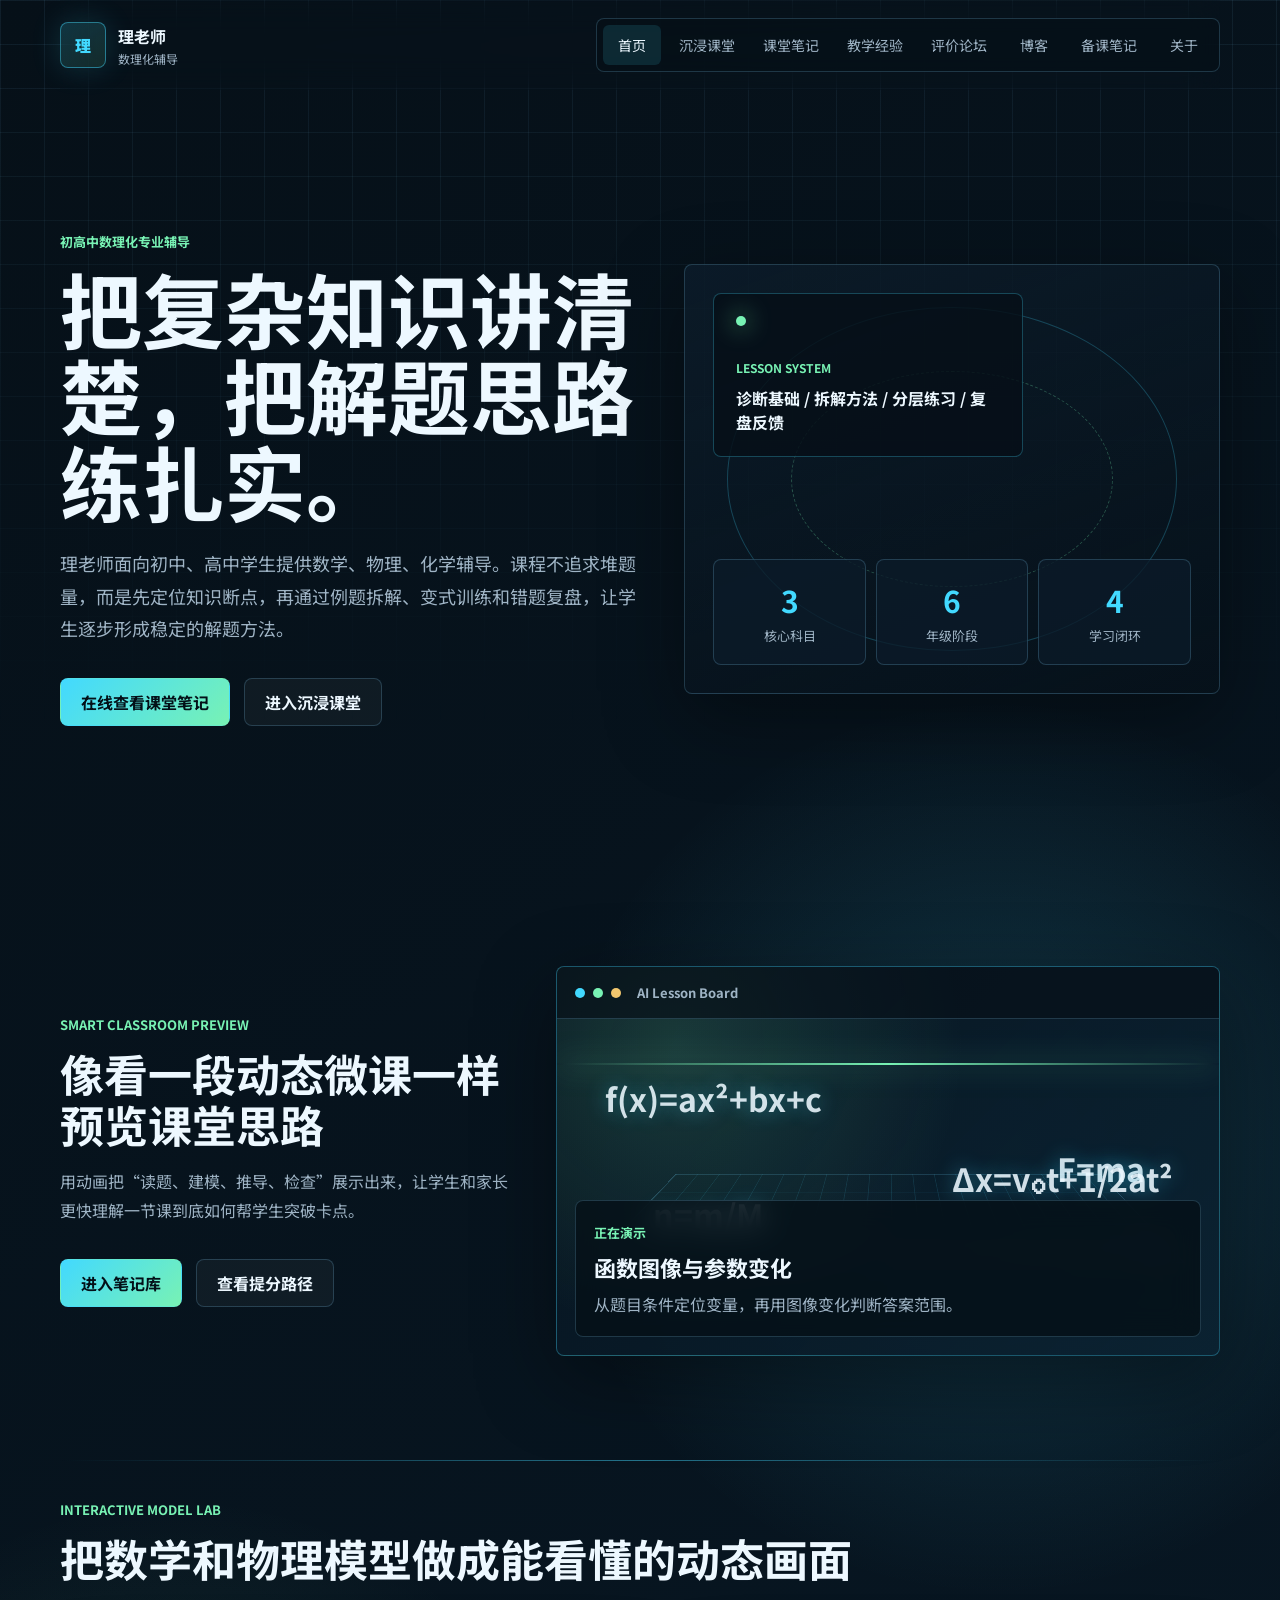
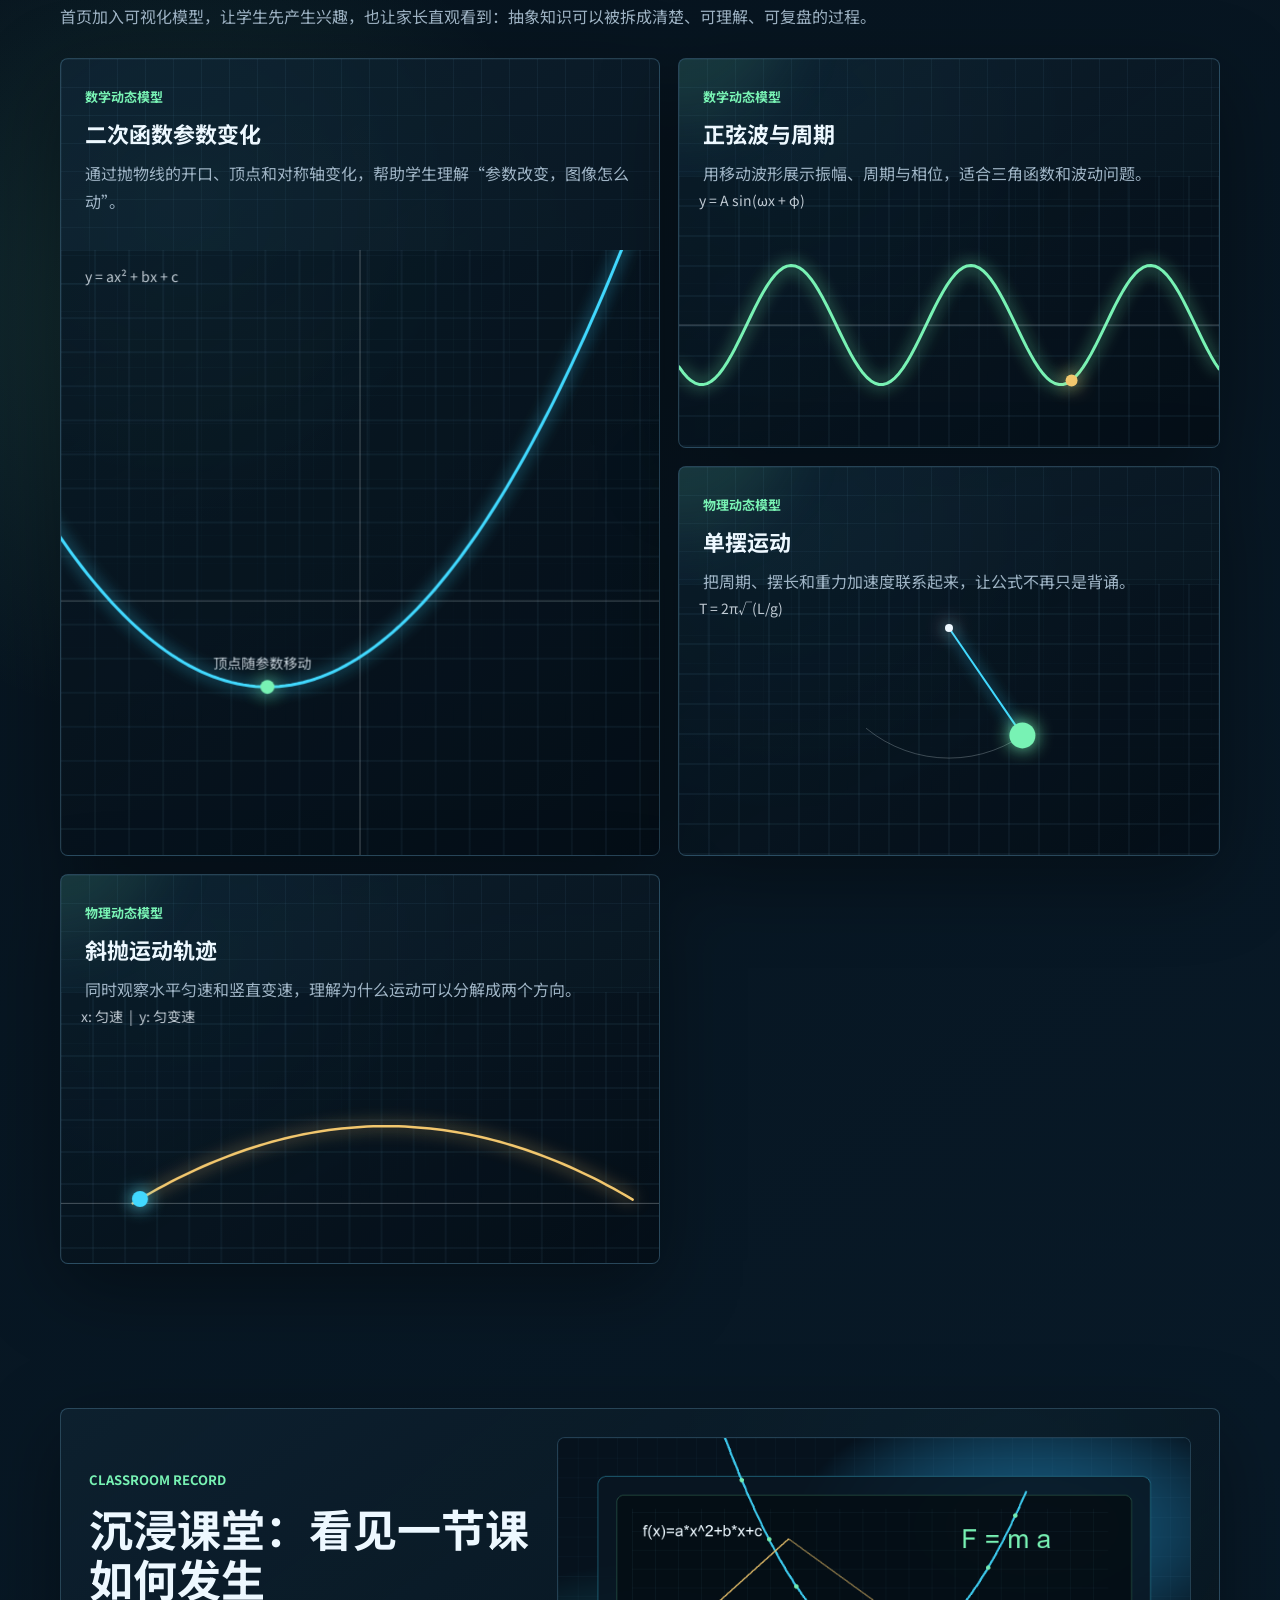
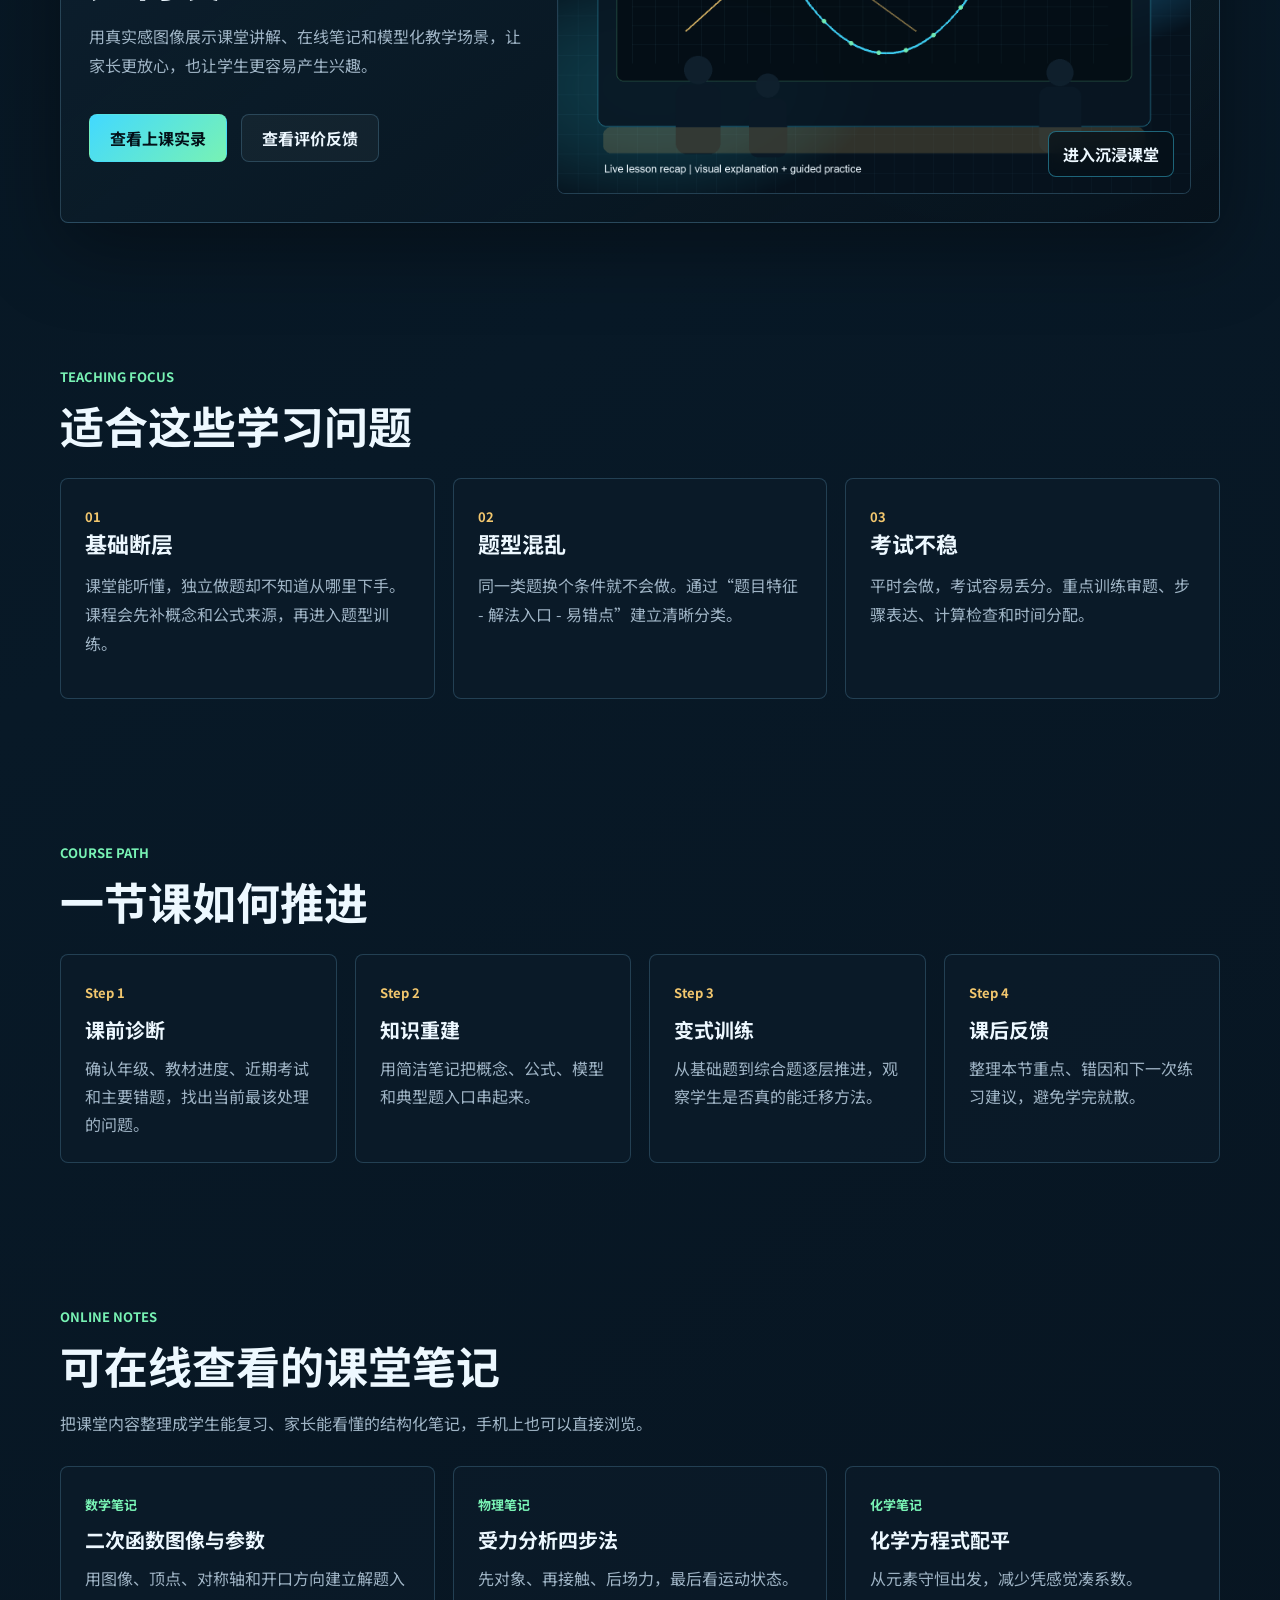
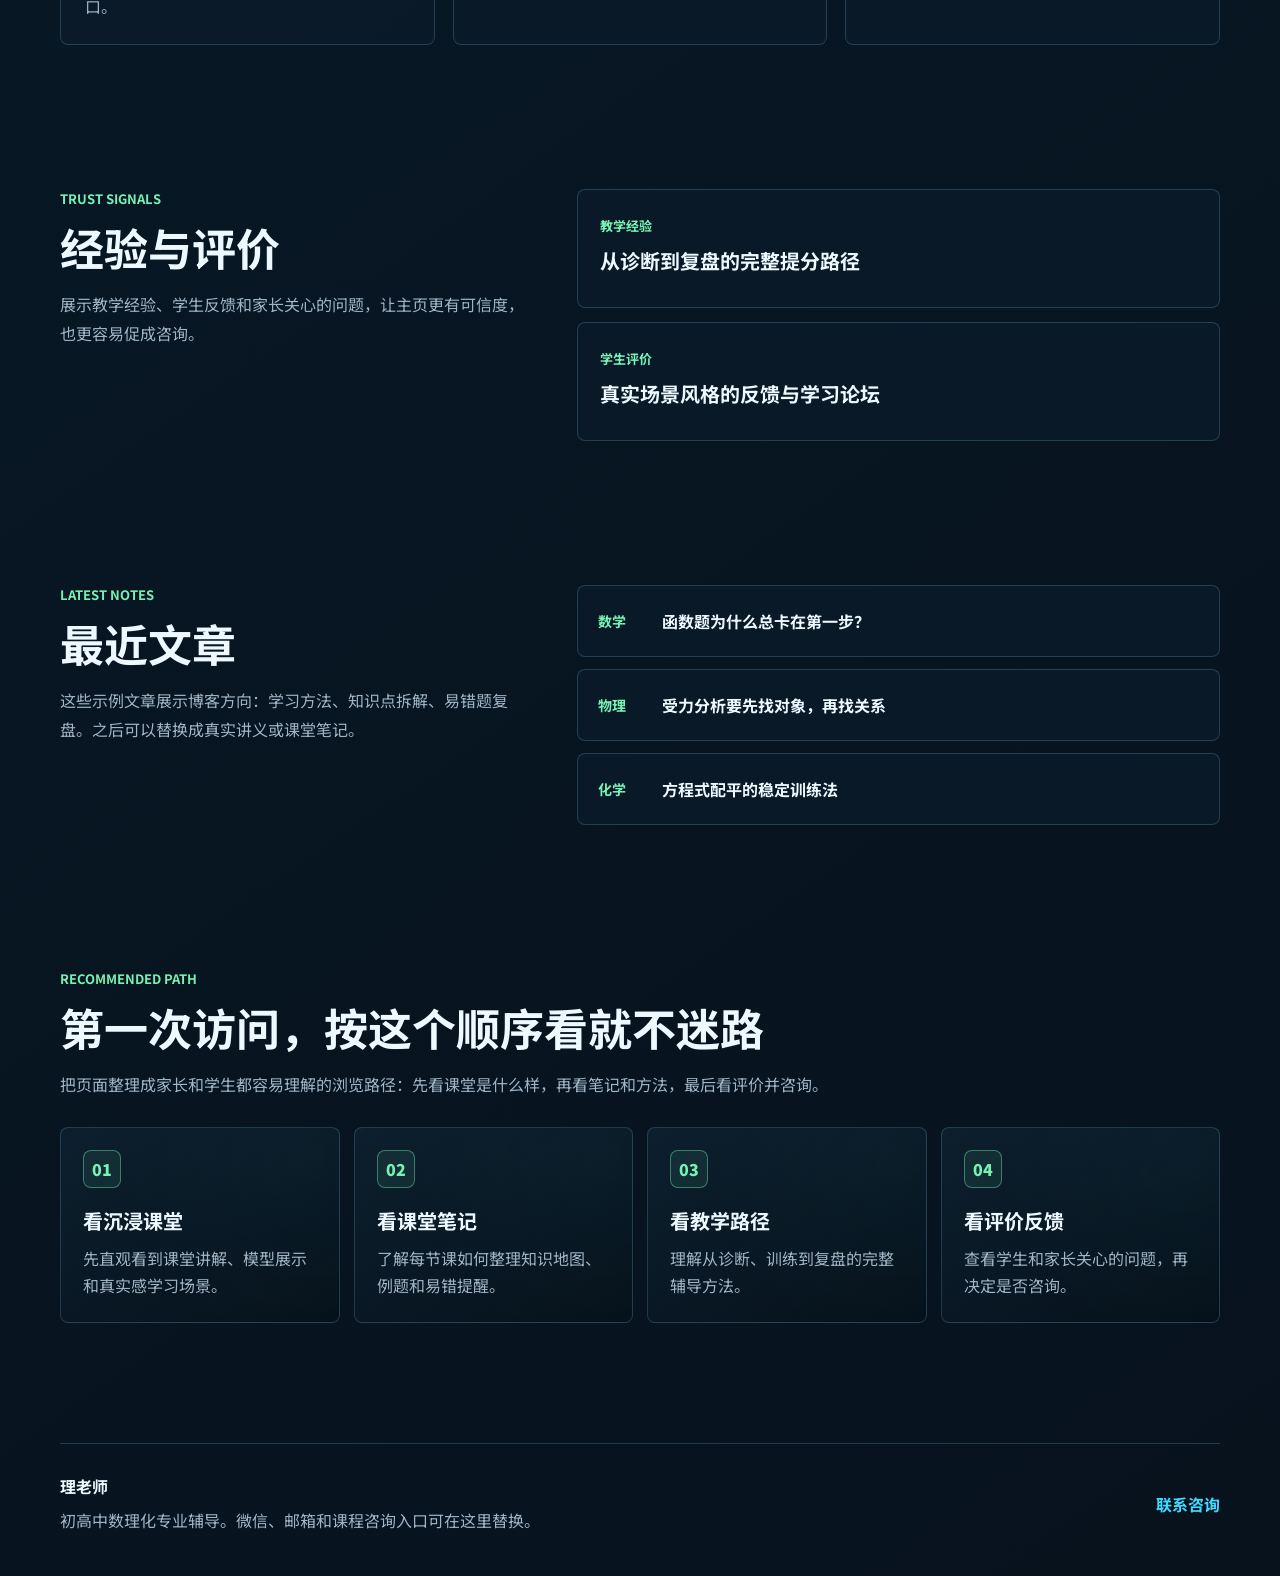
==== commit ccc1668d: "修改" ====
--- a/index.html
+++ b/index.html
@@ -279,6 +279,36 @@
           </a>
         </div>
       </section>
+
+      <section class="section app-flow-section" id="start-flow">
+        <div class="section-heading wide-heading">
+          <p class="eyebrow">Recommended Path</p>
+          <h2>第一次访问，按这个顺序看就不迷路</h2>
+          <p class="muted">把页面整理成家长和学生都容易理解的浏览路径：先看课堂是什么样，再看笔记和方法，最后看评价并咨询。</p>
+        </div>
+        <div class="app-flow-grid">
+          <a href="classroom.html">
+            <span>01</span>
+            <strong>看沉浸课堂</strong>
+            <p>先直观看到课堂讲解、模型展示和真实感学习场景。</p>
+          </a>
+          <a href="notes.html">
+            <span>02</span>
+            <strong>看课堂笔记</strong>
+            <p>了解每节课如何整理知识地图、例题和易错提醒。</p>
+          </a>
+          <a href="experience.html">
+            <span>03</span>
+            <strong>看教学路径</strong>
+            <p>理解从诊断、训练到复盘的完整辅导方法。</p>
+          </a>
+          <a href="community.html">
+            <span>04</span>
+            <strong>看评价反馈</strong>
+            <p>查看学生和家长关心的问题，再决定是否咨询。</p>
+          </a>
+        </div>
+      </section>
     </main>
 
     <footer class="site-footer">
@@ -289,6 +319,13 @@
       <a href="about.html">联系咨询</a>
     </footer>
   </div>
+  <nav class="bottom-tabbar" aria-label="快捷导航">
+    <a href="index.html" data-page="index.html"><span>⌂</span><strong>首页</strong></a>
+    <a href="classroom.html" data-page="classroom.html"><span>▣</span><strong>课堂</strong></a>
+    <a href="notes.html" data-page="notes.html"><span>□</span><strong>笔记</strong></a>
+    <a href="community.html" data-page="community.html"><span>☆</span><strong>评价</strong></a>
+    <a href="about.html" data-page="about.html"><span>○</span><strong>咨询</strong></a>
+  </nav>
   <script src="script.js"></script>
 </body>
 </html>
--- a/styles.css
+++ b/styles.css
@@ -1141,6 +1141,109 @@
   font-weight: 700;
 }
 
+.app-flow-grid {
+  display: grid;
+  grid-template-columns: repeat(4, 1fr);
+  gap: 14px;
+}
+
+.app-flow-grid a {
+  position: relative;
+  min-height: 190px;
+  padding: 22px;
+  border: 1px solid var(--line);
+  border-radius: 8px;
+  overflow: hidden;
+  background:
+    linear-gradient(145deg, rgba(14, 34, 49, 0.82), rgba(6, 16, 24, 0.72)),
+    radial-gradient(circle at 88% 14%, rgba(66, 217, 255, 0.12), transparent 12rem);
+  transition: transform 0.2s ease, border-color 0.2s ease;
+}
+
+.app-flow-grid a:hover {
+  transform: translateY(-3px);
+  border-color: rgba(66, 217, 255, 0.5);
+}
+
+.app-flow-grid span {
+  display: inline-grid;
+  place-items: center;
+  width: 38px;
+  height: 38px;
+  margin-bottom: 18px;
+  border: 1px solid rgba(120, 242, 180, 0.42);
+  border-radius: 8px;
+  color: var(--green);
+  background: rgba(120, 242, 180, 0.08);
+  font-weight: 900;
+}
+
+.app-flow-grid strong {
+  display: block;
+  margin-bottom: 10px;
+  font-size: 20px;
+}
+
+.app-flow-grid p {
+  margin-bottom: 0;
+  color: var(--muted);
+  line-height: 1.7;
+}
+
+.bottom-tabbar {
+  position: fixed;
+  right: 12px;
+  bottom: 12px;
+  left: 12px;
+  z-index: 30;
+  display: none;
+  grid-template-columns: repeat(5, 1fr);
+  gap: 4px;
+  padding: 8px;
+  border: 1px solid rgba(137, 214, 255, 0.24);
+  border-radius: 14px;
+  background: rgba(5, 14, 22, 0.9);
+  box-shadow: 0 18px 50px rgba(0, 0, 0, 0.42);
+  backdrop-filter: blur(18px);
+}
+
+.bottom-tabbar a {
+  display: grid;
+  place-items: center;
+  gap: 3px;
+  min-width: 0;
+  min-height: 56px;
+  border-radius: 10px;
+  color: var(--muted);
+  font-size: 12px;
+  transition: color 0.2s ease, background 0.2s ease;
+}
+
+.bottom-tabbar span {
+  display: grid;
+  place-items: center;
+  width: 22px;
+  height: 22px;
+  color: inherit;
+  font-size: 17px;
+  line-height: 1;
+}
+
+.bottom-tabbar strong {
+  max-width: 100%;
+  overflow: hidden;
+  font-size: 12px;
+  font-weight: 700;
+  text-overflow: ellipsis;
+  white-space: nowrap;
+}
+
+.bottom-tabbar a.active,
+.bottom-tabbar a:hover {
+  color: var(--text);
+  background: linear-gradient(135deg, rgba(66, 217, 255, 0.18), rgba(120, 242, 180, 0.12));
+}
+
 @keyframes rotate-slow {
   to {
     transform: rotate(360deg);
@@ -1284,7 +1387,8 @@
   .review-grid,
   .experience-grid,
   .note-body,
-  .classroom-gallery {
+  .classroom-gallery,
+  .app-flow-grid {
     grid-template-columns: 1fr;
   }
 
@@ -1305,6 +1409,10 @@
 }
 
 @media (max-width: 520px) {
+  body {
+    padding-bottom: 88px;
+  }
+
   h1 {
     font-size: 36px;
     line-height: 1.12;
@@ -1326,6 +1434,14 @@
 
   .section {
     padding: 52px 0;
+  }
+
+  .bottom-tabbar {
+    display: grid;
+  }
+
+  .site-footer {
+    padding-bottom: 110px;
   }
 
   .hero-text,
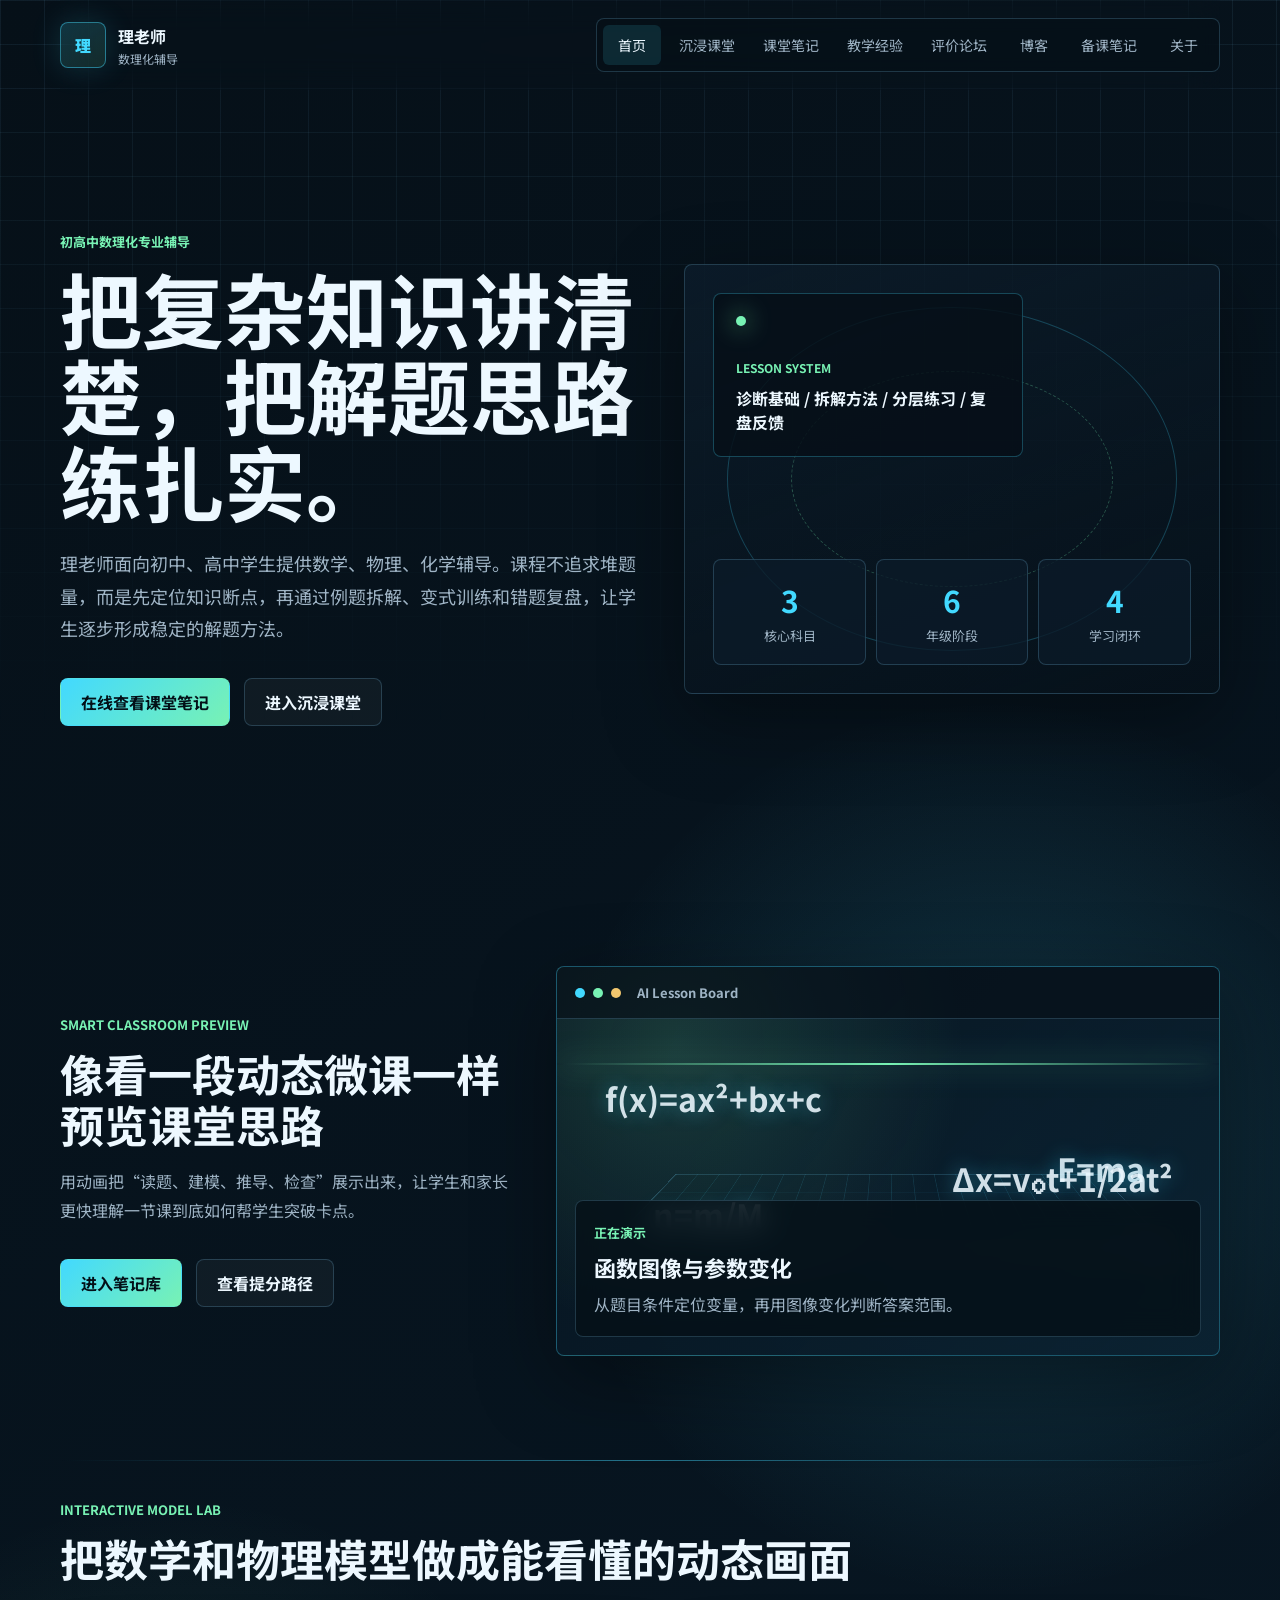
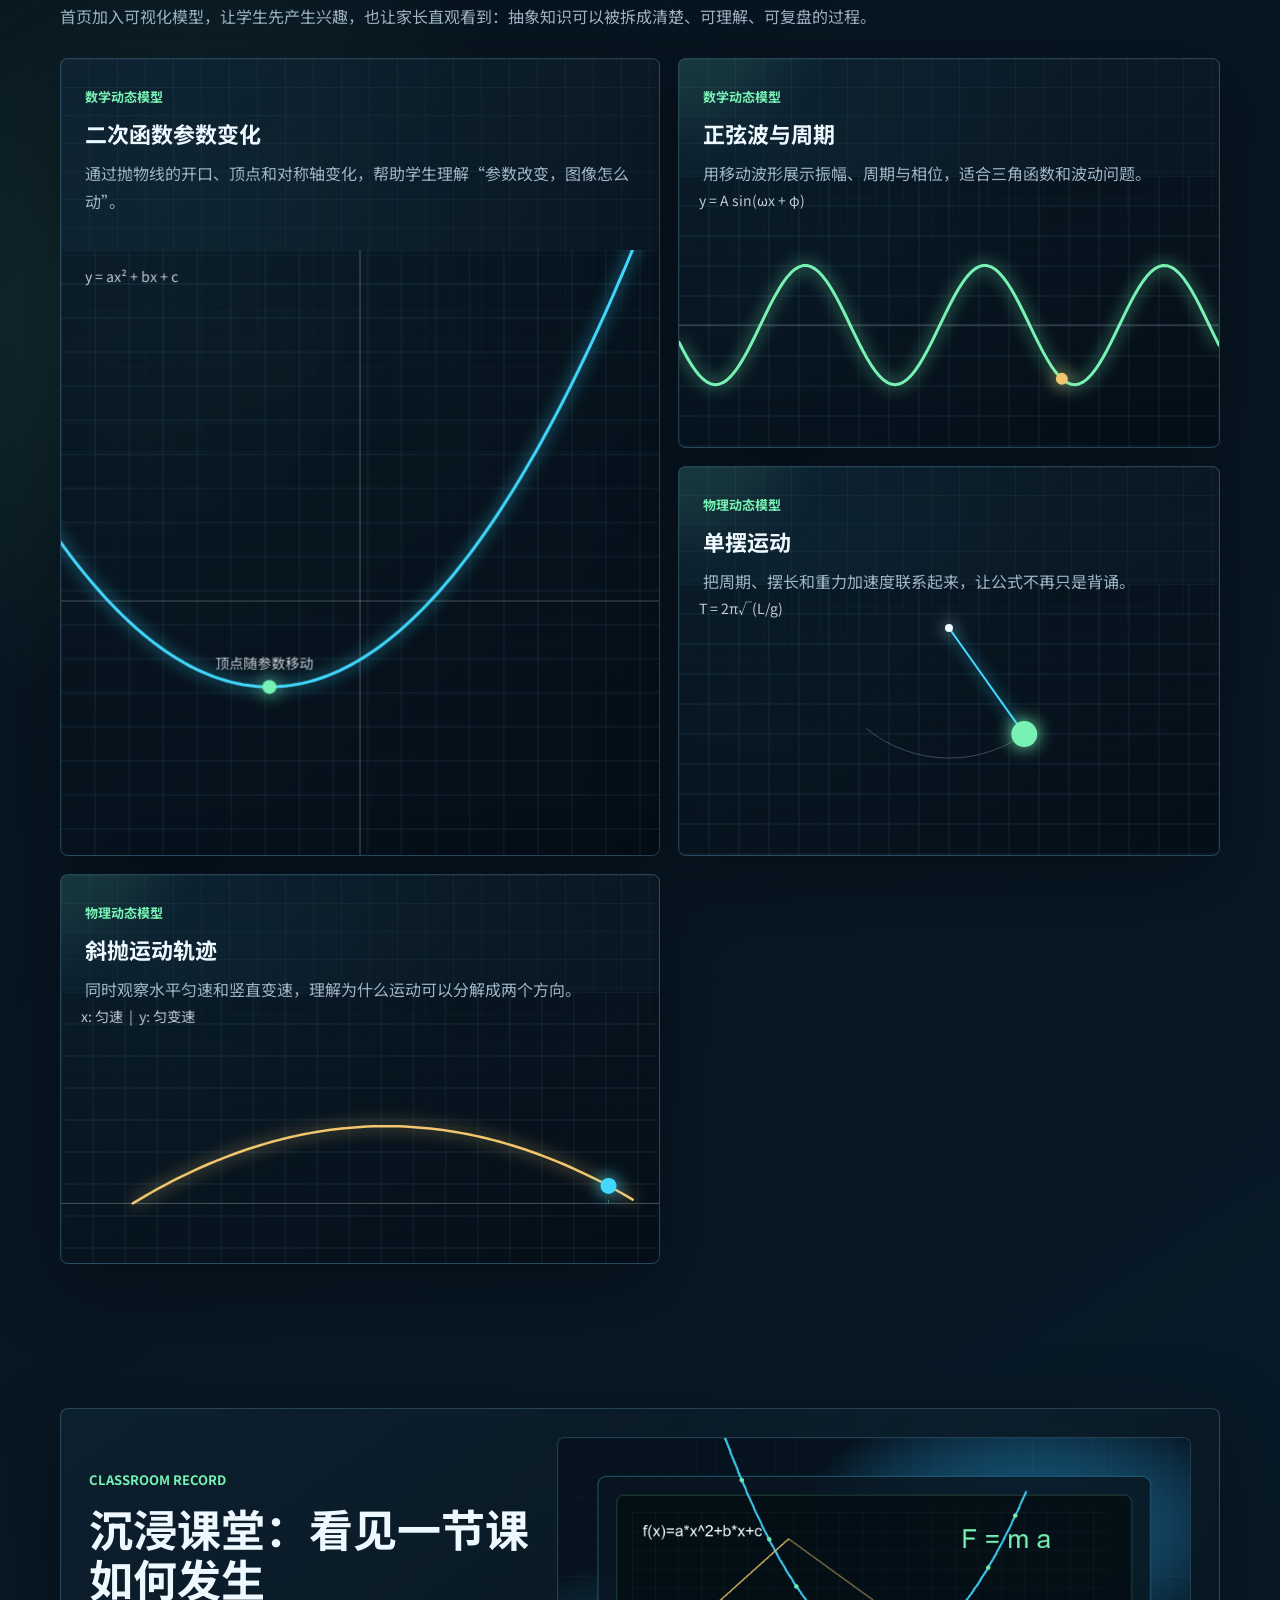
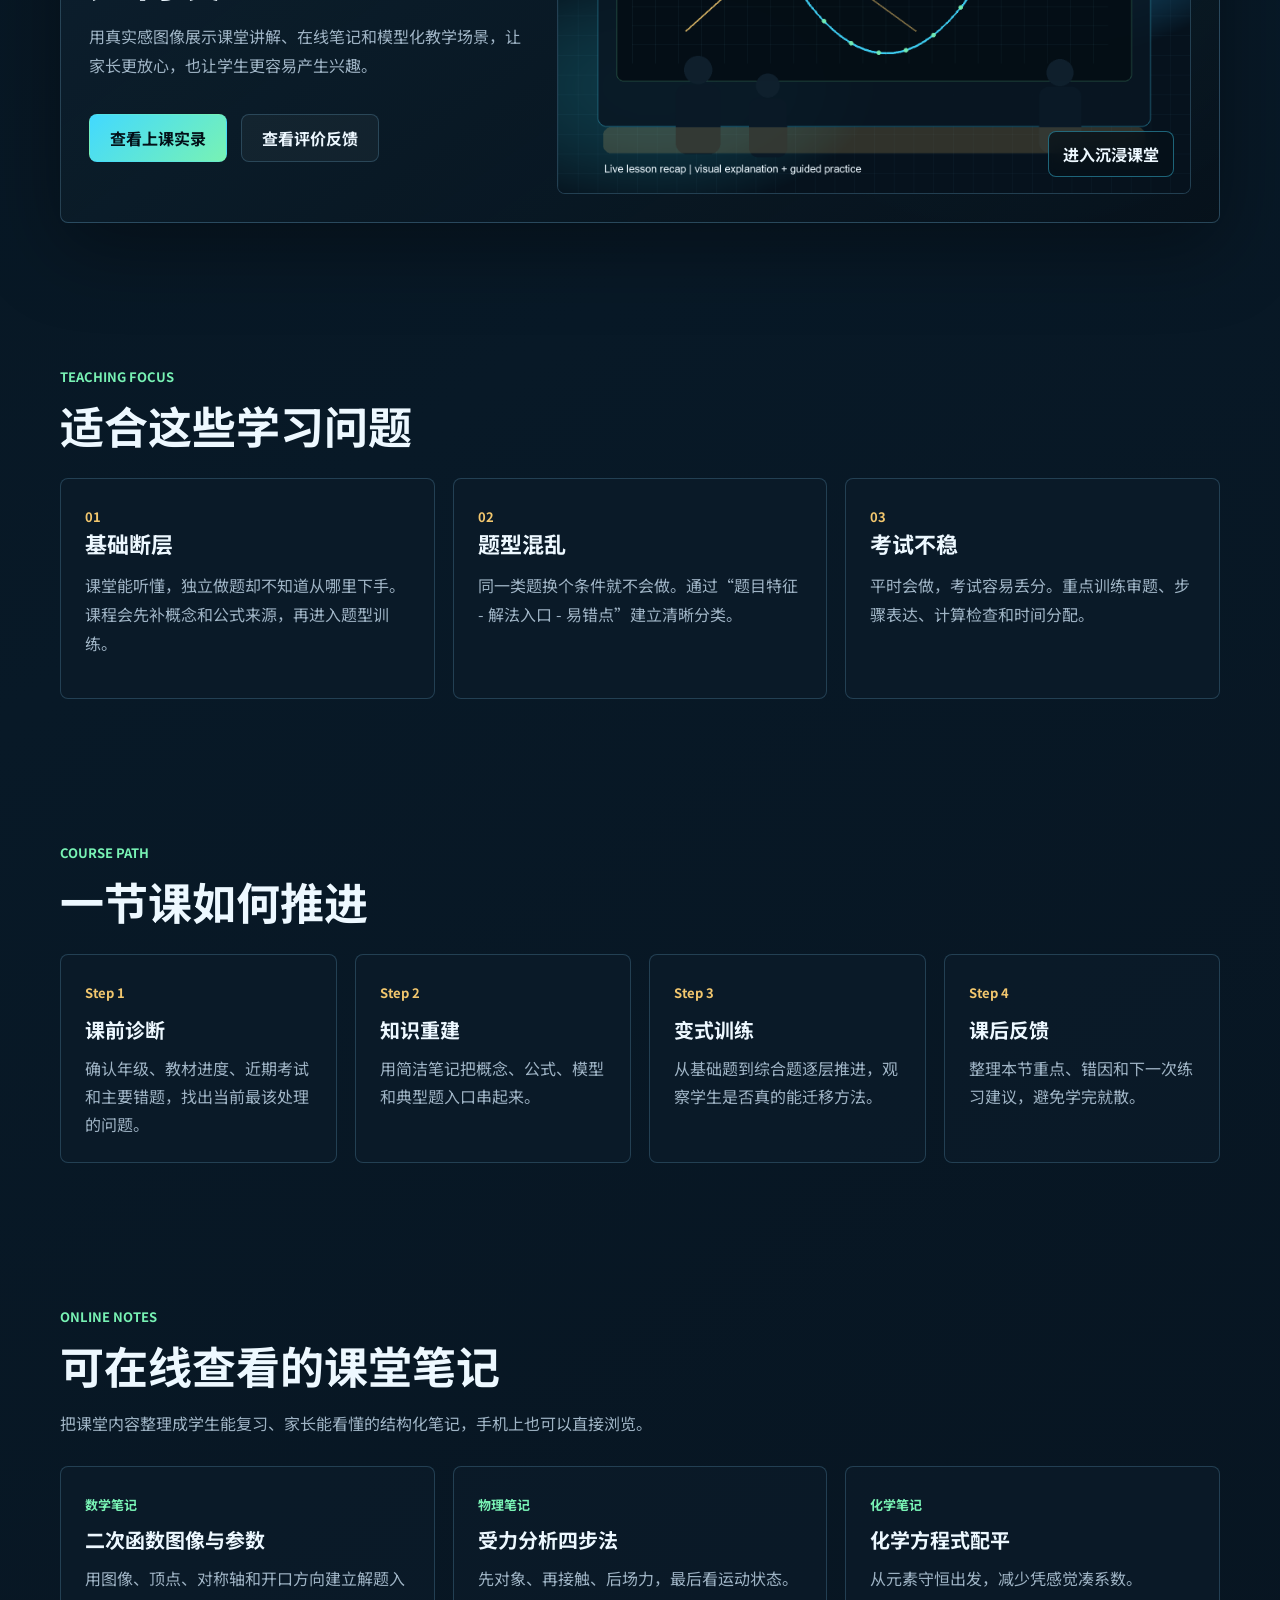
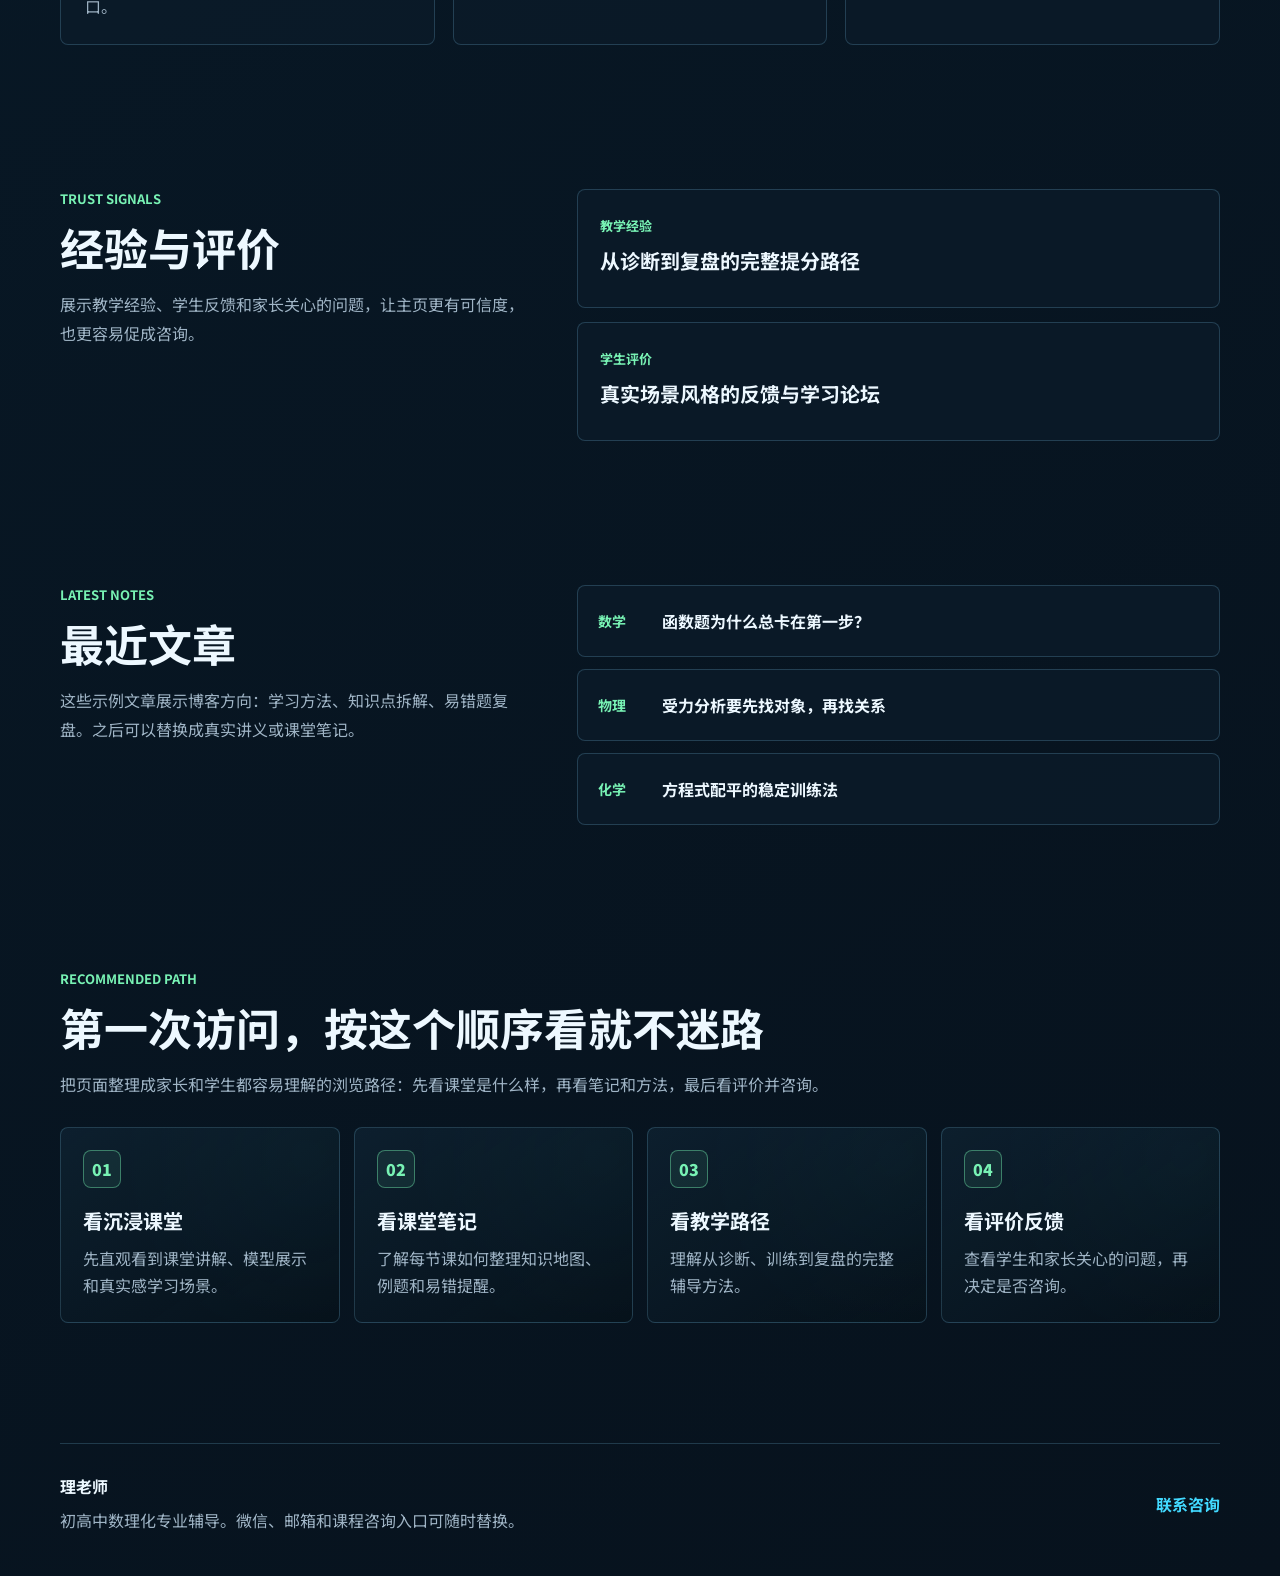
==== commit 0515a1cb: "1" ====
--- a/index.html
+++ b/index.html
@@ -314,7 +314,7 @@
     <footer class="site-footer">
       <div>
         <strong>理老师</strong>
-        <p>初高中数理化专业辅导。微信、邮箱和课程咨询入口可在这里替换。</p>
+        <p>初高中数理化专业辅导。微信、邮箱和课程咨询入口可随时替换。</p>
       </div>
       <a href="about.html">联系咨询</a>
     </footer>
